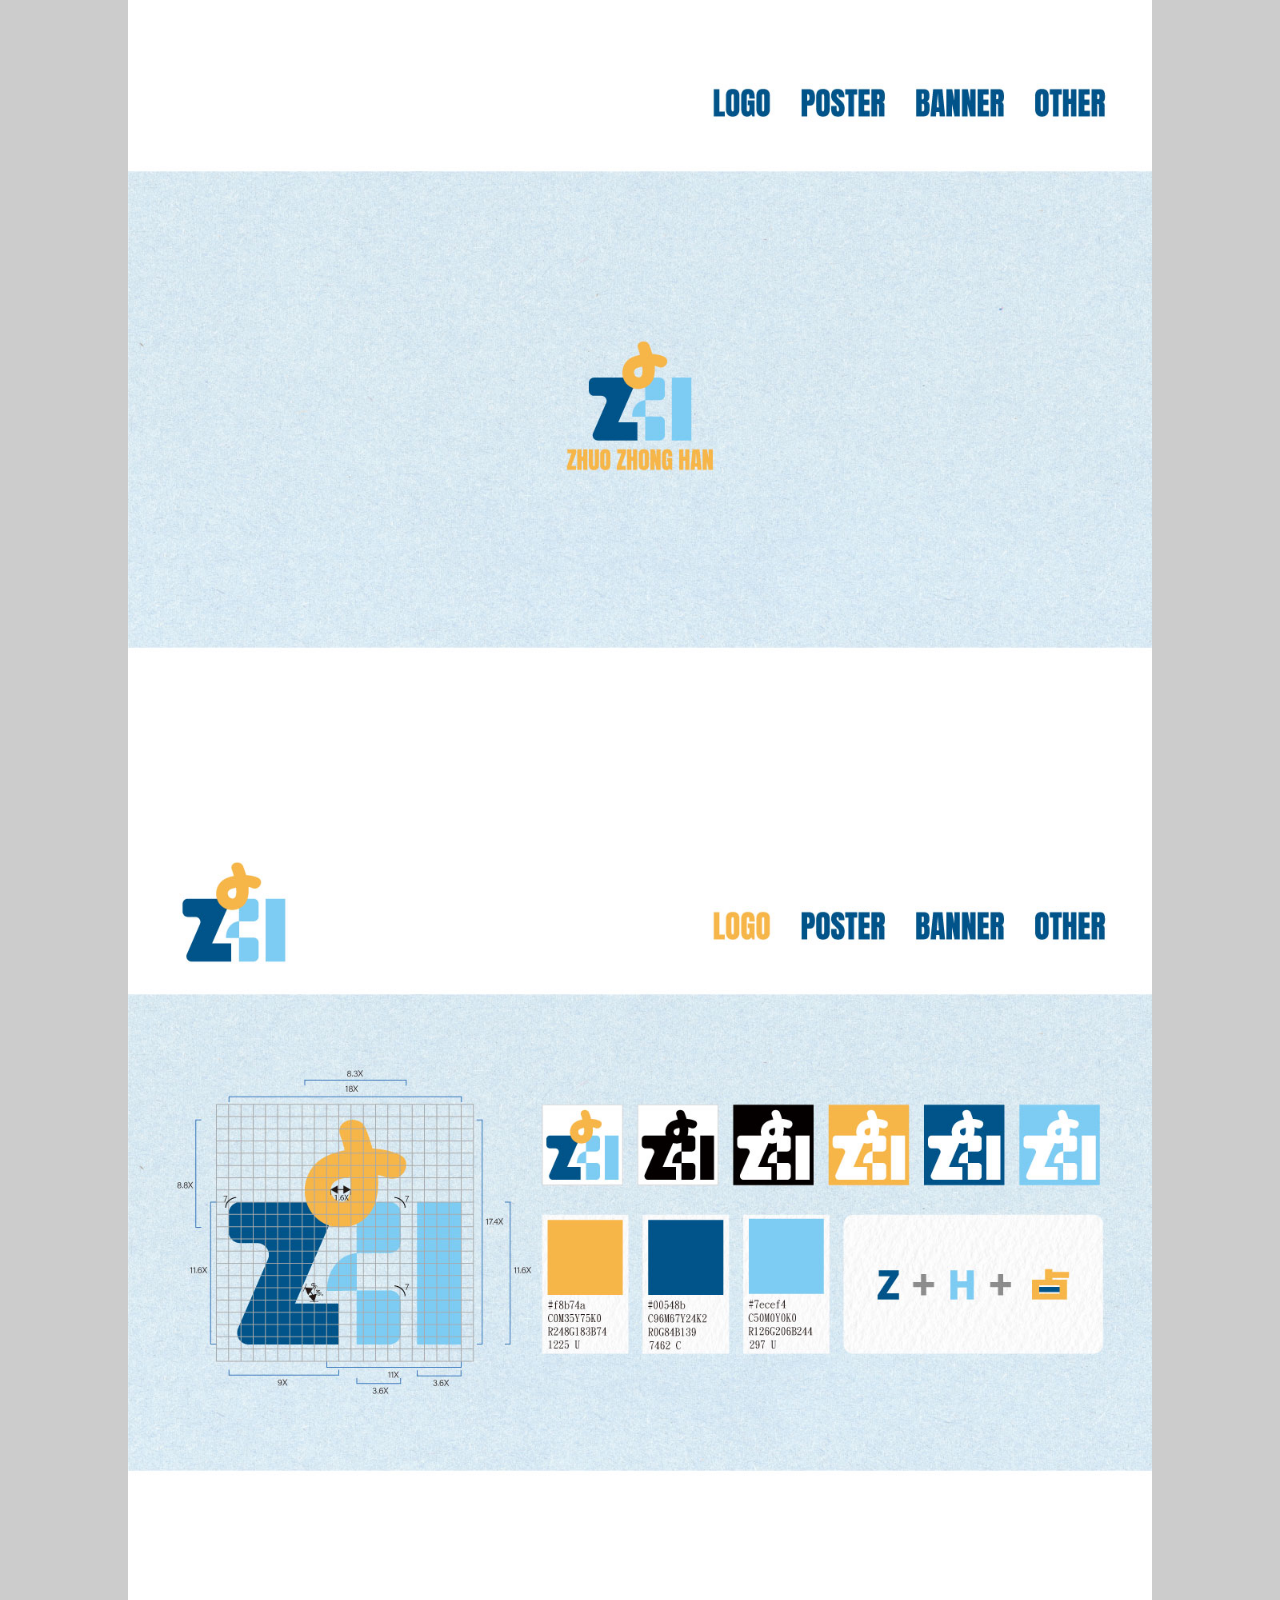
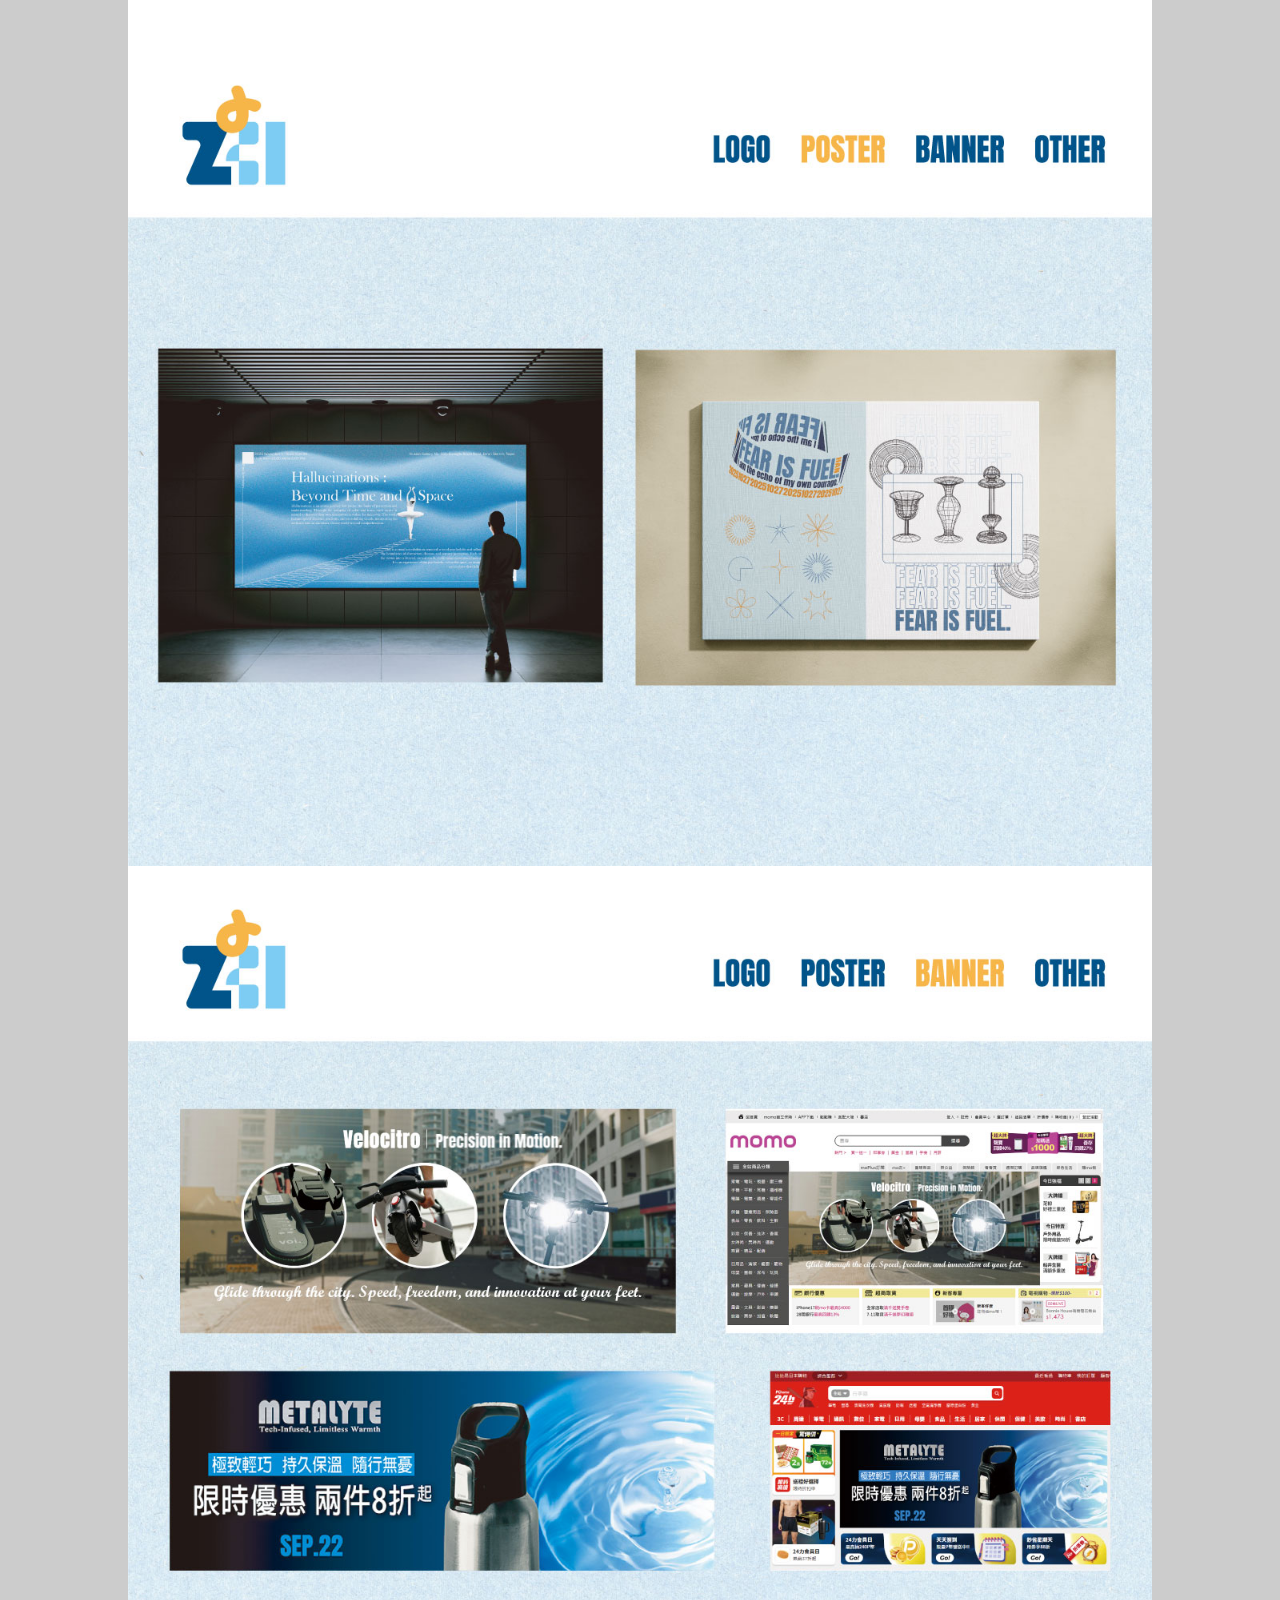
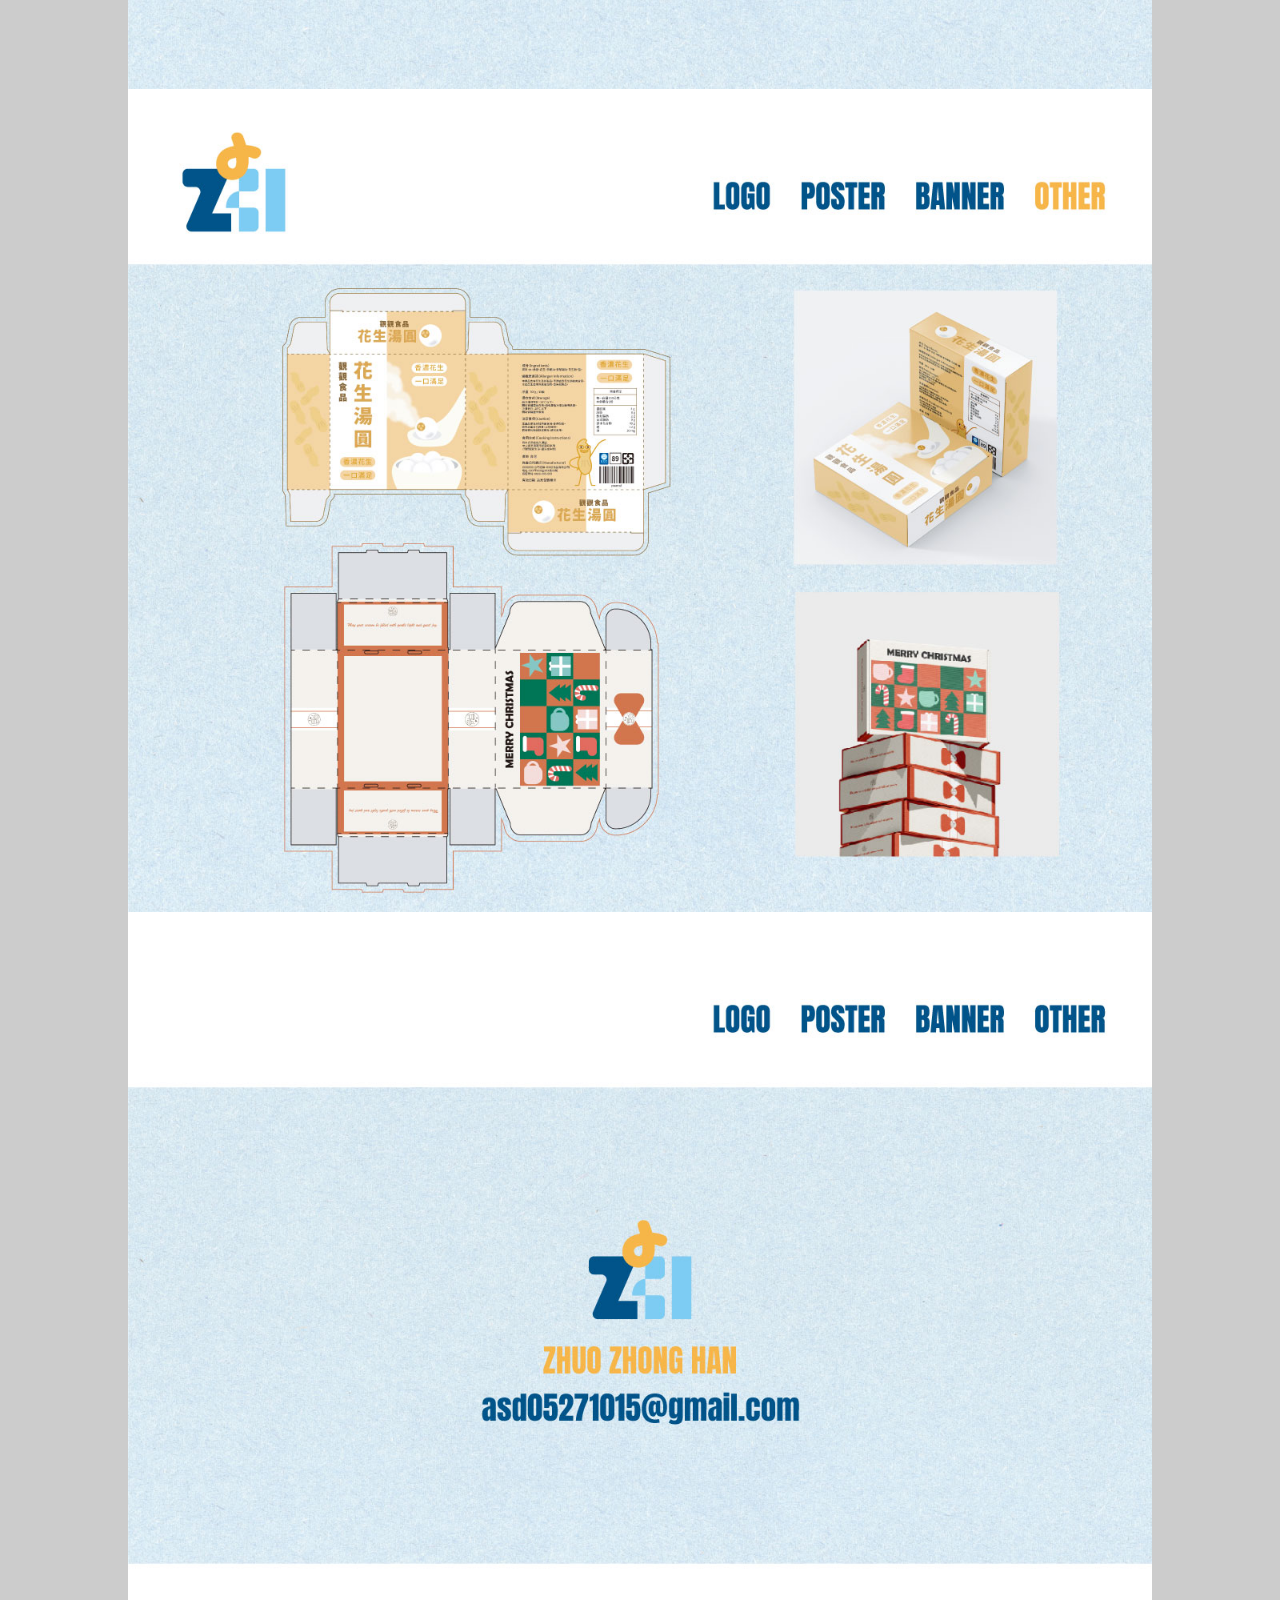
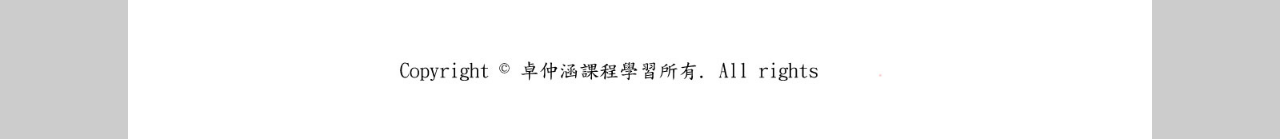
==== index.html @ 954737cb "WebProject" ====
<!DOCTYPE html>
<html lang="en">
<head>
    <meta charset="UTF-8">
    <meta name="viewport" content="width=device-width, initial-scale=1.0">
    <title>Document</title>
    <link rel="stylesheet" href="./css/public.css">
</head>
<body>
    <div class="wrap">
        <div class="content">
            <img src="./images/01.jpg" alt="">
            <img src="./images/02.jpg" alt="">
            <img src="./images/03.jpg" alt="">
            <img src="./images/04.jpg" alt="">
            <img src="./images/05.jpg" alt="">
            <img src="./images/06.jpg" alt="">
        </div>
    </div>
</body>
</html>
---- css/public.css ----
body {
    background-color: #ccc;
    margin: 0;
}

.wrap {
    background-color: #fff;
    width: 1024px;
    margin: auto;
    text-align: center;
}


.content {
    width: 100%;
}

.content img {
    width: 100%;
}
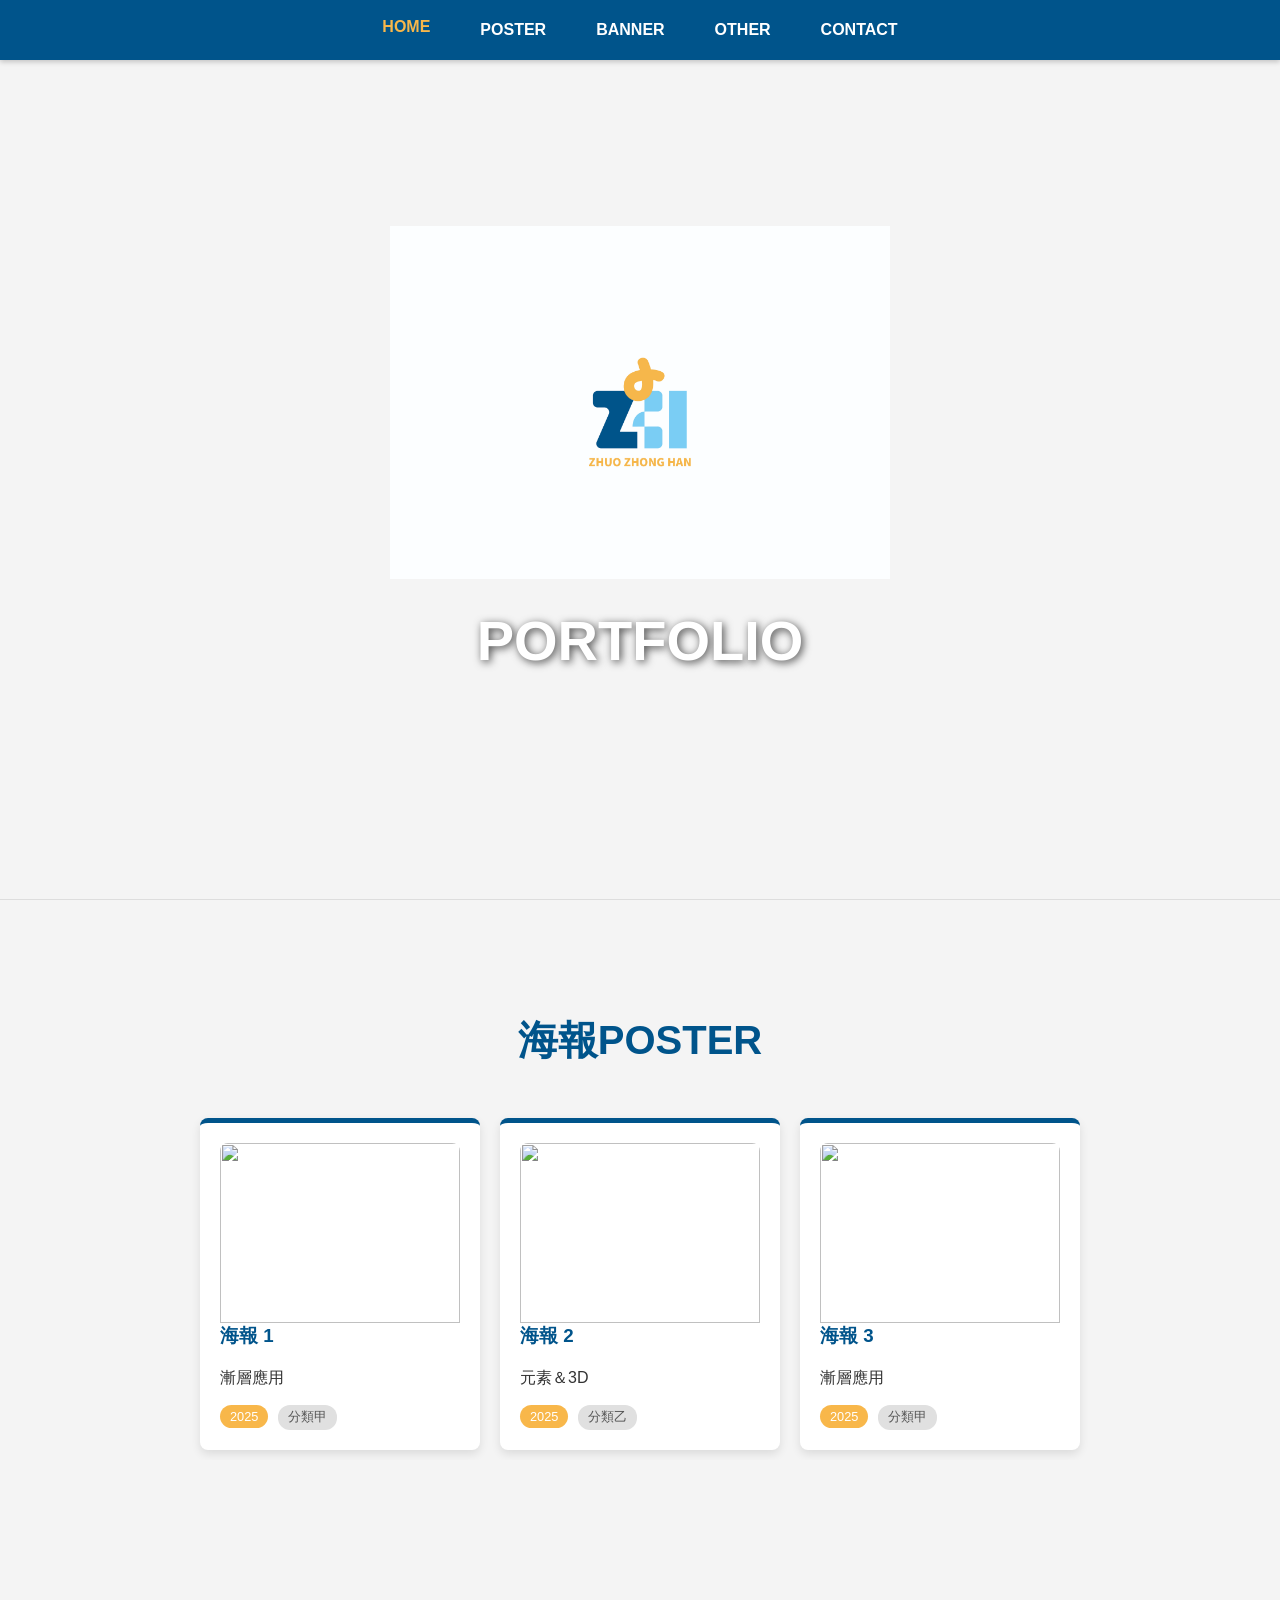
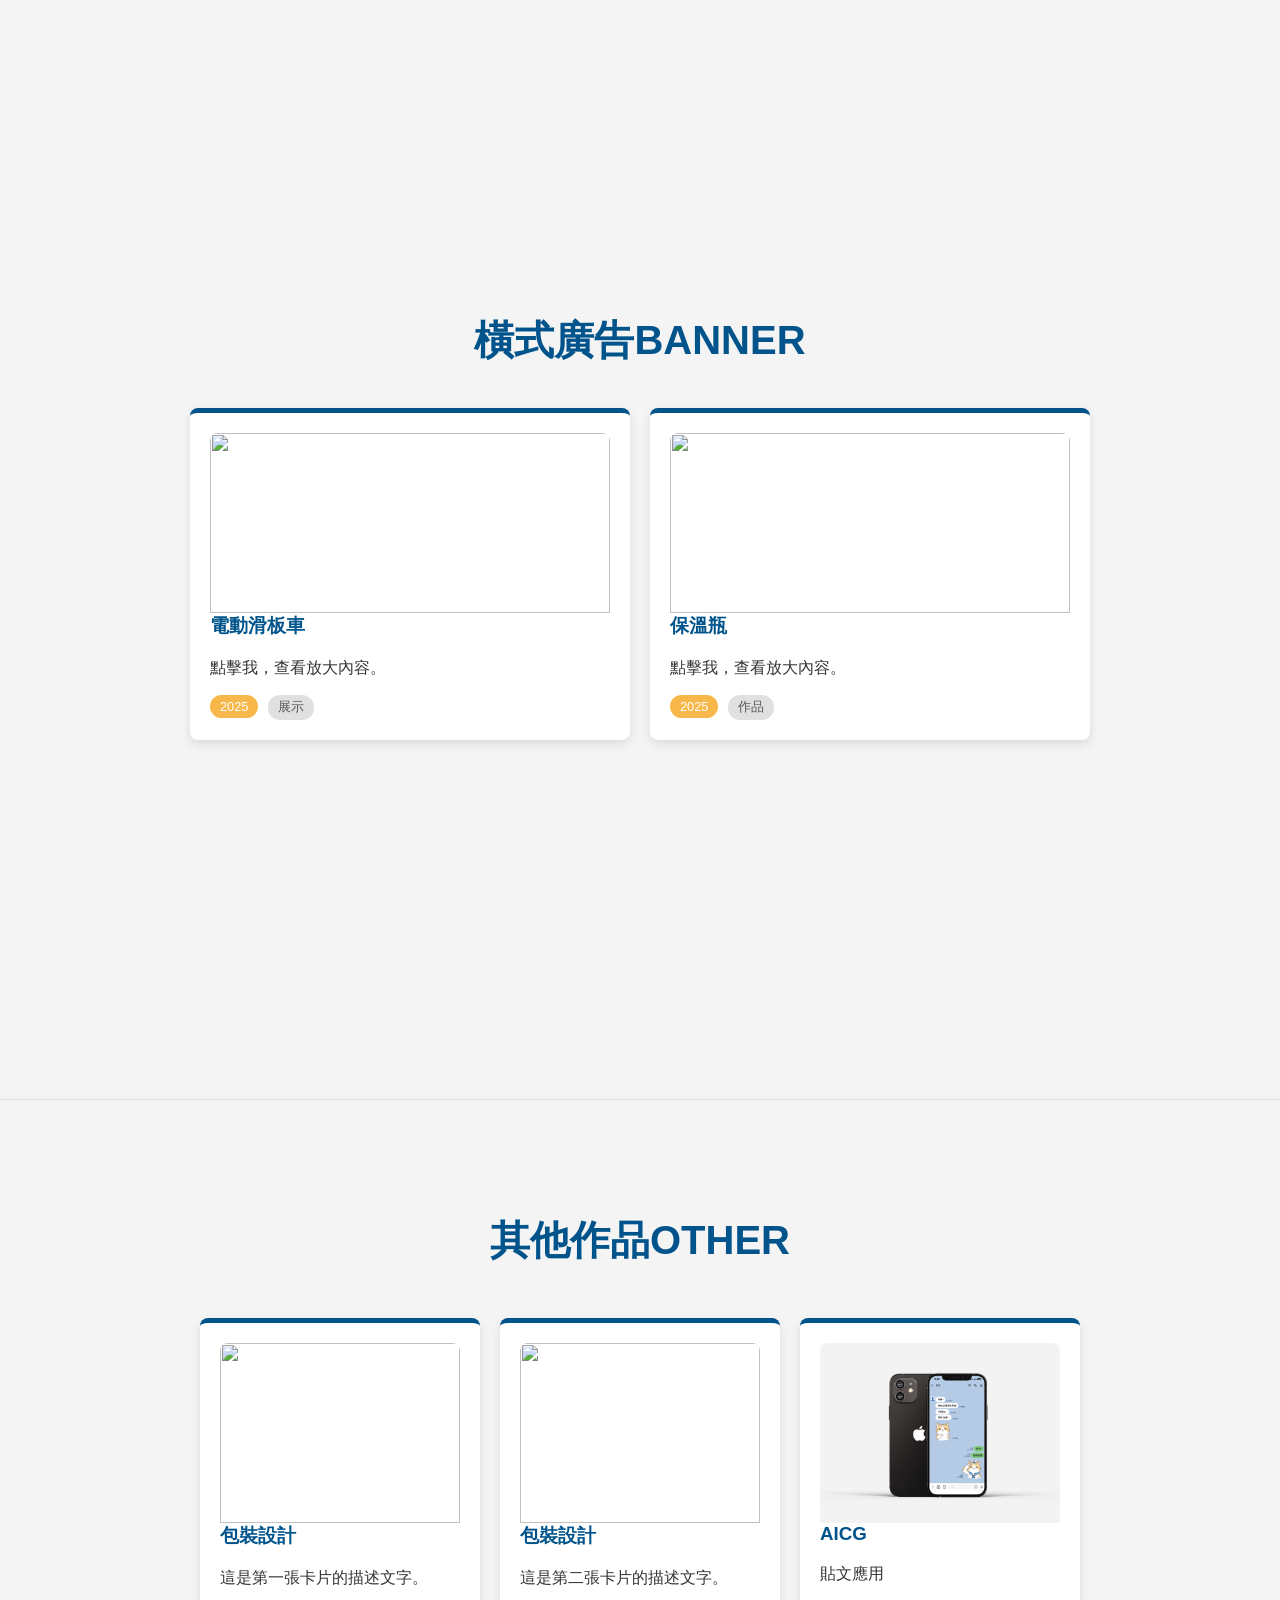
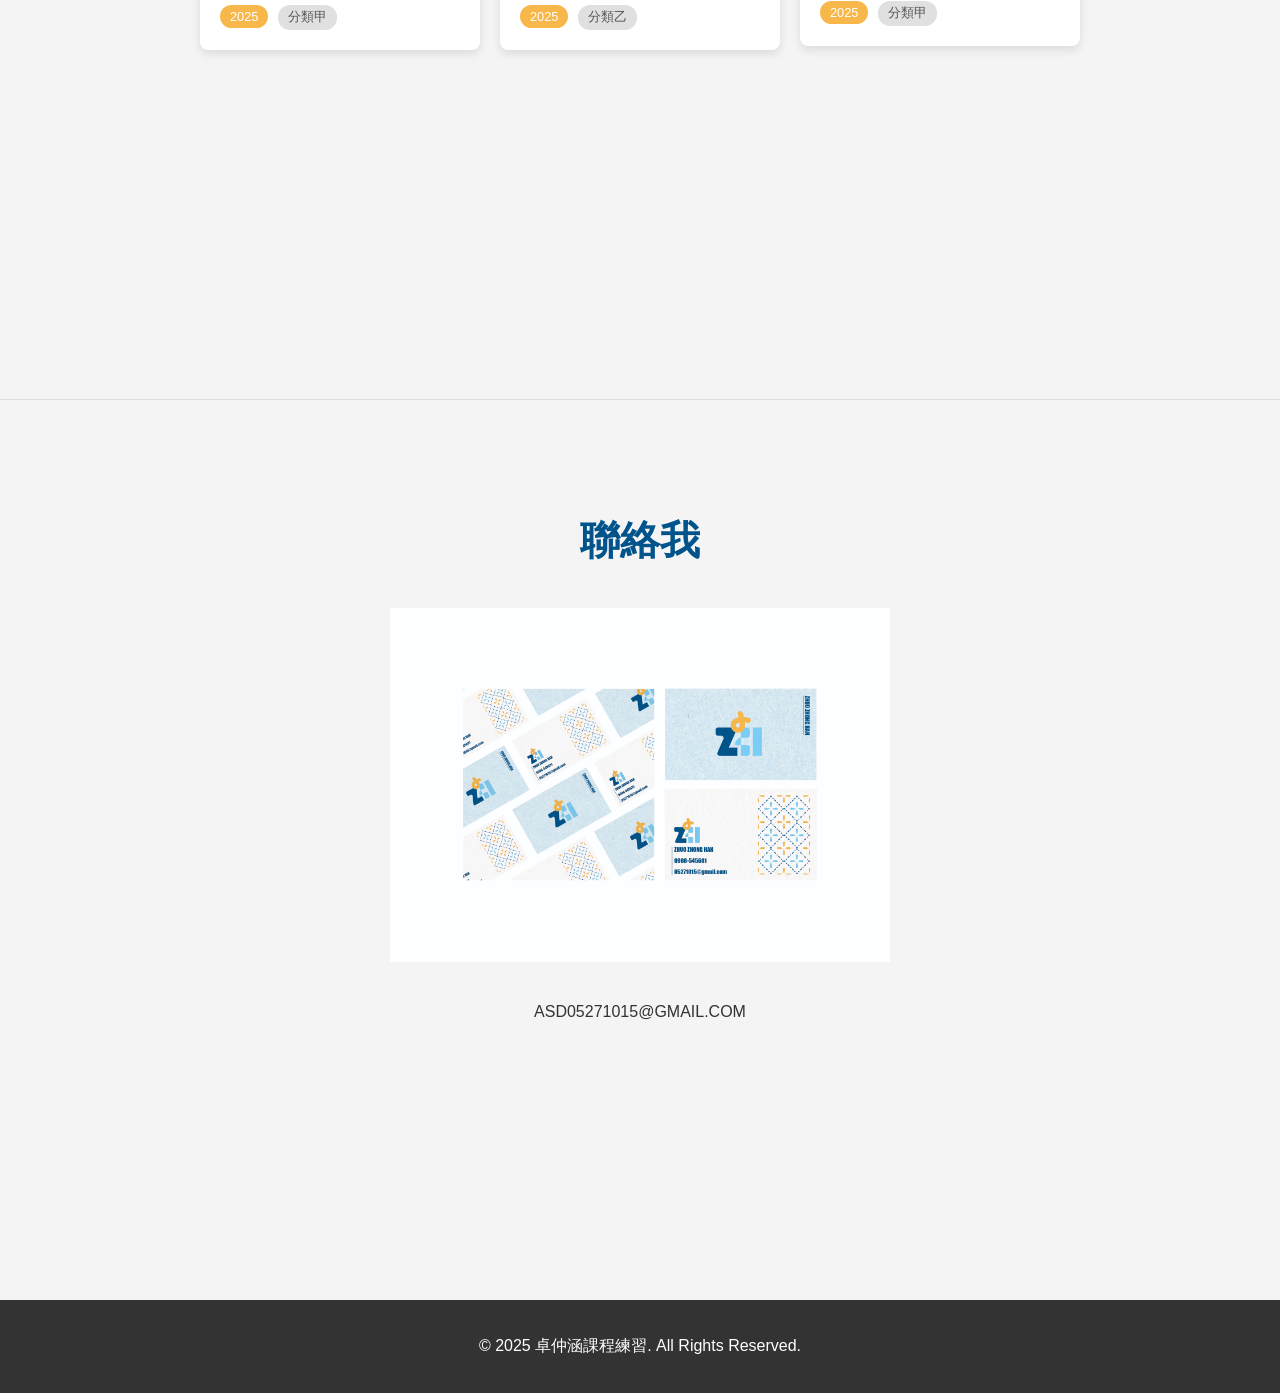
==== commit d092754f: "1218" ====
--- a/index.html
+++ b/index.html
@@ -1,21 +1,241 @@
 <!DOCTYPE html>
-<html lang="en">
+<html lang="zh-TW">
+
 <head>
     <meta charset="UTF-8">
     <meta name="viewport" content="width=device-width, initial-scale=1.0">
-    <title>Document</title>
-    <link rel="stylesheet" href="./css/public.css">
+    <title>作品集</title>
+    <link rel="stylesheet" href="./css/style.css">
 </head>
+
 <body>
-    <div class="wrap">
-        <div class="content">
-            <img src="./images/01.jpg" alt="">
-            <img src="./images/02.jpg" alt="">
-            <img src="./images/03.jpg" alt="">
-            <img src="./images/04.jpg" alt="">
-            <img src="./images/05.jpg" alt="">
-            <img src="./images/06.jpg" alt="">
+
+    <!-- I. 頁首與導覽系統 -->
+    <header>
+        <nav>
+            <ul>
+                <li><a href="#home" class="active">HOME</a></li>
+                <li><a href="#section-a">POSTER</a></li>
+                <li><a href="#section-b">BANNER</a></li>
+                <li><a href="#section-c">OTHER</a></li>
+                <li><a href="#contact">CONTACT</a></li>
+            </ul>
+        </nav>
+    </header>
+    <section id="home" class="hero-section">
+        <div class="hero-content">
+            <img src="./images/1封面.jpg" alt="網站主視覺 Logo 或前景圖" class="hero-foreground-image">
+            <h1>PORTFOLIO</h1>
+        </div>
+    </section>
+
+    <main>
+        <!-- II. 區塊 A: 進階輪播 -->
+        <section id="section-a">
+            <h2>海報POSTER</h2>
+            <div class="carousel-container">
+                <div class="carousel-viewport">
+                    <div class="carousel-track">
+                        <!-- 總共五張卡片 -->
+                        <div class="card">
+                            
+                            <div class="card-content">
+                                <img src="./images/1.png" alt="">
+                                <h3>海報 1</h3>
+                                <p class="description">漸層應用</p>
+                                <span class="year-tag">2025</span>
+                                <span class="category-tag">分類甲</span>
+                            </div>
+                        </div>
+                        <div class="card">
+                            
+                            <div class="card-content">
+                                <img src="./images/2.png" alt="">
+                                <h3>海報 2</h3>
+                                <p class="description">元素＆3D</p>
+                                <span class="year-tag">2025</span>
+                                <span class="category-tag">分類乙</span>
+                            </div>
+                        </div>
+                        <div class="card">
+                            
+                            <div class="card-content">
+                                <img src="./images/3.png" alt="">
+                                <h3>海報 3</h3>
+                                <p class="description">漸層應用</p>
+                                <span class="year-tag">2025</span>
+                                <span class="category-tag">分類甲</span>
+                            </div>
+                        </div>
+                        <div class="card">
+                            <div class="card-content">
+                                <img src="./images/4.png" alt="">
+                                <h3>海報 4</h3>
+                                <p class="description">封套扭曲</p>
+                                <span class="year-tag">2025</span>
+                                <span class="category-tag">分類丙</span>
+                            </div>
+                        </div>
+                        <div class="card">
+                            <div class="card-content">
+                                <img src="./images/5.png" alt="">
+                                <h3>海報 5</h3>
+                                <p class="description">封套扭曲</p>
+                                <span class="year-tag">2025</span>
+                                <span class="category-tag">分類乙</span>
+                            </div>
+                        </div>
+                    </div>
+                </div>
+            </div>
+            <!-- ... SECTION-B 和 C ... -->
+
+    </main>
+
+    <!-- 全螢幕模態視窗 (Modal) for Carousel -->
+    <div id="carousel-modal" class="modal">
+        <span class="modal-close">&times;</span>
+        <div class="modal-content">
+            <!-- 點擊卡片後的內容會注入這裡 -->
         </div>
     </div>
+
+    <!-- ... footer 和 script 標籤 ... -->
+
+    <!-- III. 區塊 B: 簡易燈箱 -->
+    <section id="section-b">
+            <h2>橫式廣告BANNER</h2>
+            <div class="grid-container">
+                <!-- 燈箱卡片 -->
+                <div class="lightbox-card">
+                    <div class="card-content">
+                        <img src="./images/9banner滑板車.png" alt="">
+                        <h3>電動滑板車</h3>
+                        <p class="description">點擊我，查看放大內容。</p>
+                        <span class="year-tag">2025</span>
+                        <span class="category-tag">展示</span>
+                    </div>
+                </div>
+                <div class="lightbox-card">
+                    <div class="card-content">
+                        <img src="./images/9banner水瓶.png" alt="">
+                        <h3>保溫瓶</h3>
+                        <p class="description">點擊我，查看放大內容。</p>
+                        <span class="year-tag">2025</span>
+                        <span class="category-tag">作品</span>
+                    </div>
+                </div>
+            </div>
+        <!-- ... SECTION-C ... -->
+
+        </main>
+
+        <!-- 全螢幕模態視窗 (Modal) for Carousel -->
+        <div id="carousel-modal" class="modal">
+            <!-- ... (已完成) ... -->
+        </div>
+
+        <!-- 全螢幕模態視窗 (Modal) for Lightbox -->
+        <div id="lightbox-modal" class="modal">
+            <span class="modal-close">&times;</span>
+            <div class="modal-content">
+                <!-- 點擊燈箱卡片後的內容會注入這裡 -->
+            </div>
+        </div>
+
+
+        <!-- ... footer 和 script 標籤 ... -->
+
+    </section>
+
+    <!-- IV. 區塊 C: 進階輪播 -->
+    <section id="section-c">
+        <h2>其他作品OTHER</h2>
+        <!-- 輪播內容將會放在這裡 -->
+        <!-- index.html -->
+
+        <!-- ... 其他 HTML 內容 ... -->
+        <div class="carousel-container">
+            <div class="carousel-viewport">
+                <div class="carousel-track">
+                    <!-- 總共五張卡片 -->
+                    <div class="card">
+                        <div class="card-content">
+                            <img src="./images/6.png" alt="">
+                            <h3>包裝設計</h3>
+                            <p class="description">這是第一張卡片的描述文字。</p>
+                            <span class="year-tag">2025</span>
+                            <span class="category-tag">分類甲</span>
+                        </div>
+                    </div>
+                    <div class="card">
+                        <div class="card-content">
+                            <img src="./images/7.png" alt="">
+                            <h3>包裝設計</h3>
+                            <p class="description">這是第二張卡片的描述文字。</p>
+                            <span class="year-tag">2025</span>
+                            <span class="category-tag">分類乙</span>
+                        </div>
+                    </div>
+                    <div class="card">
+                        <div class="card-content">
+                            <img src="./images/8.png" alt="">
+                            <h3>AICG</h3>
+                            <p class="description">貼文應用</p>
+                            <span class="year-tag">2025</span>
+                            <span class="category-tag">分類甲</span>
+                        </div>
+                    </div>
+                    <div class="card">
+                        <div class="card-content">
+                            <img src="./images/9-1.png" alt="">
+                            <h3>AICG</h3>
+                            <p class="description">BANNER合成</p>
+                            <span class="year-tag">2025</span>
+                            <span class="category-tag">分類丙</span>
+                        </div>
+                    </div>
+                    <div class="card">
+                        <div class="card-content">
+                            <img src="./images/9.jpg" alt="">
+                            <h3>社群貼文</h3>
+                            <p class="description">這是第五張卡片的描述文字。</p>
+                            <span class="year-tag">2025</span>
+                            <span class="category-tag">分類乙</span>
+                        </div>
+                    </div>
+                </div>
+            </div>
+        </div>
+
+        <!-- 全螢幕模態視窗 (Modal) for Carousel -->
+        <div id="carousel-modal" class="modal">
+            <span class="modal-close">&times;</span>
+            <div class="modal-content">
+                <!-- 點擊卡片後的內容會注入這裡 -->
+            </div>
+        </div>
+
+        <!-- ... footer 和 script 標籤 ... -->
+
+    </section>
+
+    <!-- V. 聯絡資訊區塊 -->
+    <section id="contact">
+        <h2>聯絡我</h2>
+        <img src="./images/1名片.jpg" alt="網站主視覺 Logo 或前景圖" class="hero-foreground-image">
+        <P>ASD05271015@GMAIL.COM</P>
+        <!-- 聯絡表單或資訊將會放在這裡 -->
+    </section>
+    </main>
+
+    <!-- VI. 頁尾 -->
+    <footer>
+        <p>&copy; 2025 卓仲涵課程練習. All Rights Reserved.</p>
+    </footer>
+
+    <!-- JavaScript 檔案 -->
+    <script src="./css/script.js"></script>
 </body>
+
 </html>
--- a/css/style.css
+++ b/css/style.css
@@ -0,0 +1,320 @@
+/* style.css */
+
+/* 1. HOME 主視覺英雄區塊 */
+.hero-section {
+    height: 100vh; /* 佔滿整個螢幕的高度 */
+    width: 100%;
+    display: flex;
+    justify-content: center;
+    align-items: center;
+    text-align: center;
+    color: white;
+
+    /* --- 設定背景圖片 --- */
+    background-image: url('images/main-visual.jpg'); /* <-- 請確認圖片路徑正確 */
+    background-size: cover;          /* 圖片填滿整個區塊，不變形 */
+    background-position: center;     /* 圖片置中顯示 */
+    background-attachment: fixed;    /* 產生滾動時的視差效果，非常加分！ */
+}
+
+.hero-content h1 {
+    font-size: 3.5rem;
+    margin: 0;
+    /* 為文字加上陰影，使其在複雜背景上更清晰 */
+    text-shadow: 2px 2px 8px rgba(0, 0, 0, 0.7);
+}
+
+.hero-content p {
+    font-size: 1.2rem;
+    text-shadow: 1px 1px 5px rgba(0, 0, 0, 0.7);}
+
+/* 1. 全域與變數設定 */
+:root {
+    --primary-color: #00548B; /* 主色: 藍色 */
+    --accent-color: #F8B74A;  /* 強調色: 橘色 */
+    --text-color: #333;
+    --background-color: #f4f4f4;
+}
+
+html {
+    /* 啟用平滑滾動效果 */
+    scroll-behavior: smooth;
+    font-family: 'Helvetica Neue', Arial, sans-serif;
+}
+
+body {
+    margin: 0;
+    font-family: sans-serif;
+    color: var(--text-color);
+    background-color: var(--background-color);
+}
+
+* {
+    box-sizing: border-box;
+}
+
+/* 2. Header 與 Navigation 導覽列 */
+header {
+    position: fixed;
+    top: 0;
+    left: 0;
+    width: 100%;
+    height: 60px;
+    background-color: var(--primary-color);
+    box-shadow: 0 2px 5px rgba(0,0,0,0.2);
+    z-index: 1000;
+    display: flex;
+    justify-content: center;
+    align-items: center;
+}
+
+nav ul {
+    margin: 0;
+    padding: 0;
+    list-style: none;
+    display: flex;
+}
+
+nav li {
+    margin: 0 15px;
+}
+
+nav a {
+    color: white;
+    text-decoration: none;
+    font-size: 1rem;
+    font-weight: bold;
+    padding: 10px;
+    transition: all 0.3s ease-in-out;
+    display: block;
+}
+
+/* 3. 導覽列項目 - 動態高亮 (Active State) 效果 */
+nav a.active {
+    color: var(--accent-color);
+    /* 輕微的 Y 軸位移動畫 */
+    transform: translateY(-3px);
+}
+
+/* 4. 主要內容區塊 */
+main {
+    width: 100%;
+}
+
+section {
+    /* 讓每個區塊至少佔滿一個螢幕高度，方便滾動監聽 */
+    min-height: 100vh;
+    padding: 80px 5%;
+    border-bottom: 1px solid #ddd;
+    display: flex;
+    flex-direction: column;
+    align-items: center;
+}
+
+section h2 {
+    font-size: 2.5rem;
+    color: var(--primary-color);
+    margin-bottom: 40px;
+}
+
+/* 讓最後一個區塊沒有底線 */
+section:last-of-type {
+    border-bottom: none;
+}
+
+/* 5. 頁尾 */
+footer {
+    text-align: center;
+    padding: 20px;
+    background-color: #333;
+    color: white;
+}
+/* style.css */
+
+/* ... 其他 CSS 內容 ... */
+
+/* 6. Carousel 輪播系統 */
+.carousel-container {
+    width: 100%;
+    max-width: 900px; /* 限制輪播最大寬度 */
+    display: flex;
+    justify-content: center;
+    align-items: center;
+    position: relative;
+}
+
+.carousel-viewport {
+    width: 100%;
+    overflow: hidden; /* 隱藏軌道上看不見的部分 */
+}
+
+.carousel-track {
+    display: flex;
+    /* transition 會由 JS 動態添加，以實現無縫滾動 */
+}
+
+.card {
+    flex: 0 0 calc(100% / 3); /* 始終保持三張卡片可見 */
+    padding: 10px;
+    box-sizing: border-box;
+    cursor: pointer;
+    transition: transform 0.3s ease;
+}
+
+.card:hover {
+    transform: scale(1.05); /* 滑鼠懸停時輕微放大 */
+}
+
+.card-content {
+    background: white;
+    padding: 20px;
+    border-radius: 8px;
+    box-shadow: 0 4px 10px rgba(0,0,0,0.1);
+    border-top: 5px solid var(--primary-color);
+}
+
+.card-content h3 {
+    margin-top: 0;
+    color: var(--primary-color);
+}
+
+.year-tag, .category-tag {
+    display: inline-block;
+    padding: 4px 10px;
+    border-radius: 12px;
+    font-size: 0.8rem;
+    margin-right: 5px;
+}
+
+.year-tag {
+    background-color: var(--accent-color);
+    color: white;
+}
+
+.category-tag {
+    background-color: #e0e0e0;
+    color: #555;
+}
+
+/* 7. Modal 模態視窗 */
+.modal {
+    display: none; /* 預設隱藏 */
+    position: fixed;
+    z-index: 2000;
+    left: 0;
+    top: 0;
+    width: 100%;
+    height: 100%;
+    overflow: auto;
+    background-color: rgba(0,0,0,0.8);
+    justify-content: center;
+    align-items: center;
+}
+
+.modal-content {
+    background-color: #fefefe;
+    margin: auto;
+    padding: 30px;
+    border: 1px solid #888;
+    width: 80%;
+    max-width: 700px;
+    border-radius: 10px;
+    position: relative;
+    animation: fadeIn 0.5s;
+}
+
+@keyframes fadeIn {
+    from { opacity: 0; transform: scale(0.9); }
+    to { opacity: 1; transform: scale(1); }
+}
+
+.modal-close {
+    color: #aaa;
+    position: absolute;
+    top: 15px;
+    right: 25px;
+    font-size: 35px;
+    font-weight: bold;
+    cursor: pointer;
+}
+
+.modal-close:hover {
+    color: white;
+}
+/* style.css */
+
+/* ... 其他 CSS 內容 ... */
+
+/* 8. Lightbox 燈箱系統 (Section B) */
+.grid-container {
+    display: grid;
+    grid-template-columns: repeat(auto-fit, minmax(250px, 1fr));
+    gap: 20px;
+    width: 100%;
+    max-width: 900px;
+}
+
+.lightbox-card {
+    cursor: pointer;
+    transition: transform 0.3s ease, box-shadow 0.3s ease;
+}
+
+.lightbox-card:hover {
+    transform: translateY(-5px);
+    box-shadow: 0 8px 15px rgba(0,0,0,0.15);
+}
+
+/* 我們可以讓燈箱卡片共用 .card-content 的樣式 */
+.lightbox-card .card-content {
+    /* 樣式已在第 6 節定義，無需重複 */
+}
+
+/* 讓 lightbox-modal 共用 .modal 的樣式 */
+#lightbox-modal {
+    /* 樣式已在第 7 節定義，我們在 HTML 中已加入 modal class，
+       所以這裡不需要額外的 CSS，除非您想做客製化區別 */
+}
+/* style.css */
+
+/* ... 其他 CSS 內容 ... */
+
+/* 9. 統一卡片圖片樣式 */
+.card img,
+.lightbox-card img {
+    width: 100%;            /* 讓圖片寬度填滿卡片 */
+    height: 180px;          /* 給一個固定的高度 */
+    object-fit: cover;      /* 裁切圖片以適應尺寸，保持比例不變形 */
+    display: block;         /* 移除圖片下方的微小空隙 */
+    border-top-left-radius: 8px;  /* 讓圖片左上角也跟卡片一樣是圓角 */
+    border-top-right-radius: 8px; /* 讓圖片右上角也跟卡片一樣是圓角 */
+}
+/* 10. 彈出視窗 (Modal) 內圖片的響應式樣式 */
+.modal-content img {
+    max-width: 100%;        /* 圖片最大寬度為其容器 (modal-content) 的 100% */
+    height: auto;           /* 高度自動縮放，以保持圖片的原始比例 */
+    display: block;         /* 確保圖片為區塊元素，方便控制邊距 */
+    margin: 0 auto 20px;    /* 圖片水平置中，並和下方的文字內容保留 20px 的間距 */
+    border-radius: 8px;     /* 也可以給圖片加上圓角，使其更好看 */
+}
+/* 為了讓複製過來的文字樣式正確，也加上這個 */
+.modal-text-content h3 {
+    margin-top: 0;
+    color: var(--primary-color);
+}
+
+.hero-foreground-image {
+    /* 關鍵一：限制最大寬度 */
+    /* 圖片的寬度最多只能是其父容器 (hero-content) 的 100%，
+       這樣就絕對不會產生水平滾輪。*/
+    max-width: 100%;
+
+    /* 關鍵二：保持圖片比例 */
+    /* 高度設為 auto，讓它能根據寬度的變化自動縮放，防止圖片變形。*/
+    height: auto;
+
+    /* (可選) 限制一個絕對的最大寬度，避免在超大螢幕上圖片也變得過大 */
+    max-width: 500px; /* 您可以根據圖片的設計調整這個數值，例如 400px 或 600px */
+
+    /* 視覺優化：讓圖片和下方的標題之間有點間距 */
+    margin-bottom: 25px;
+}
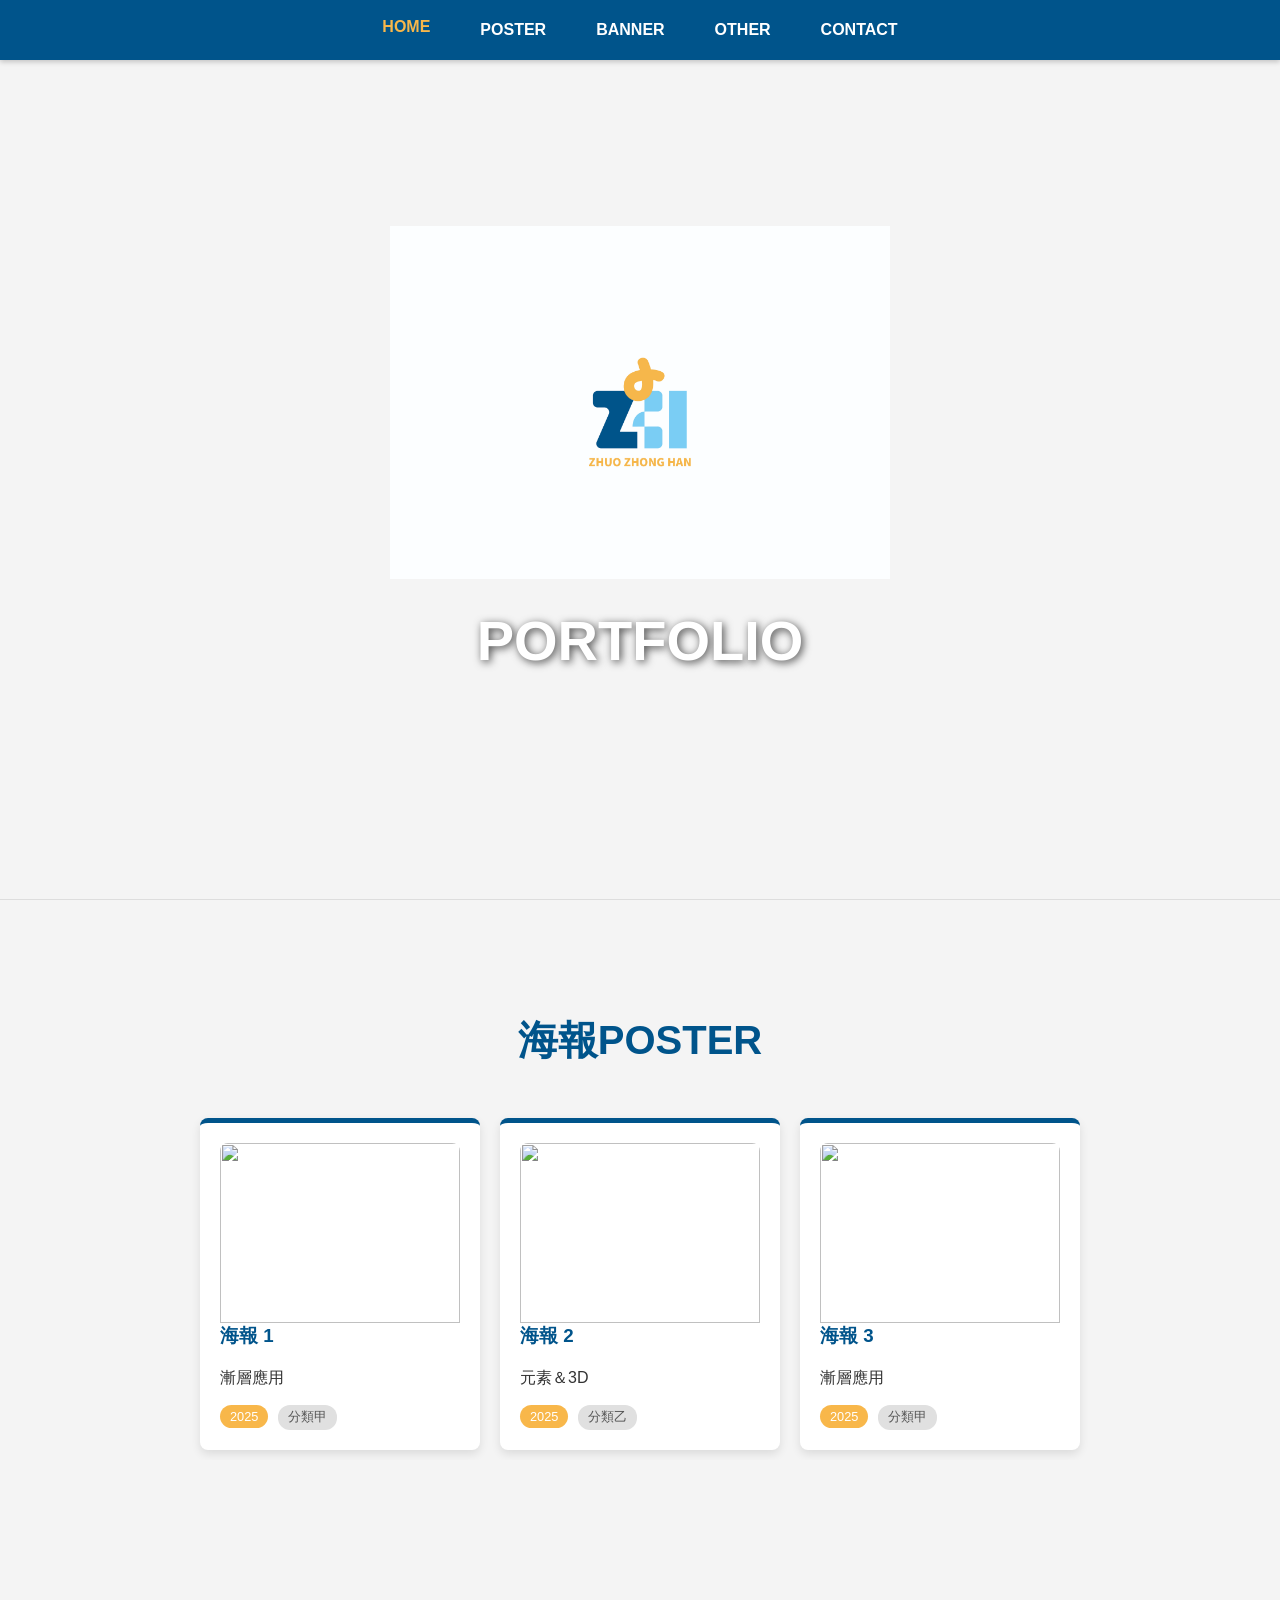
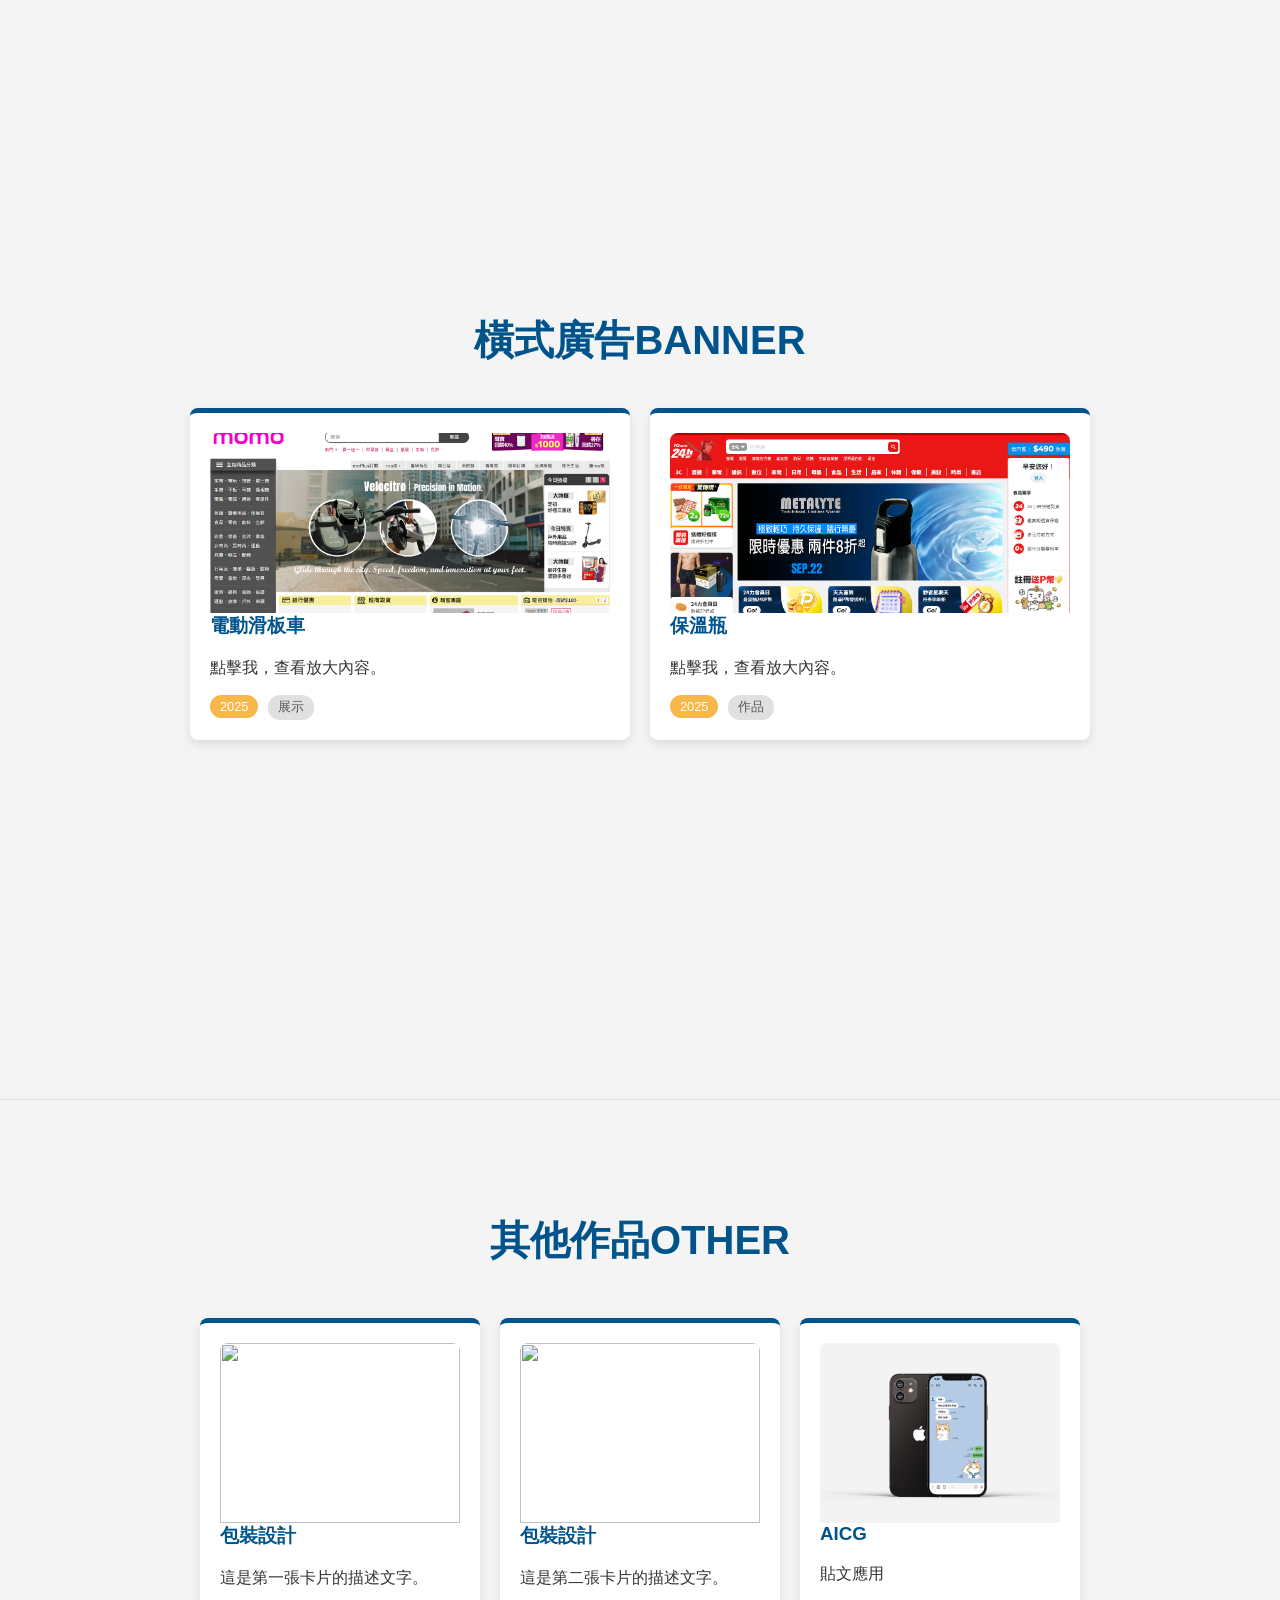
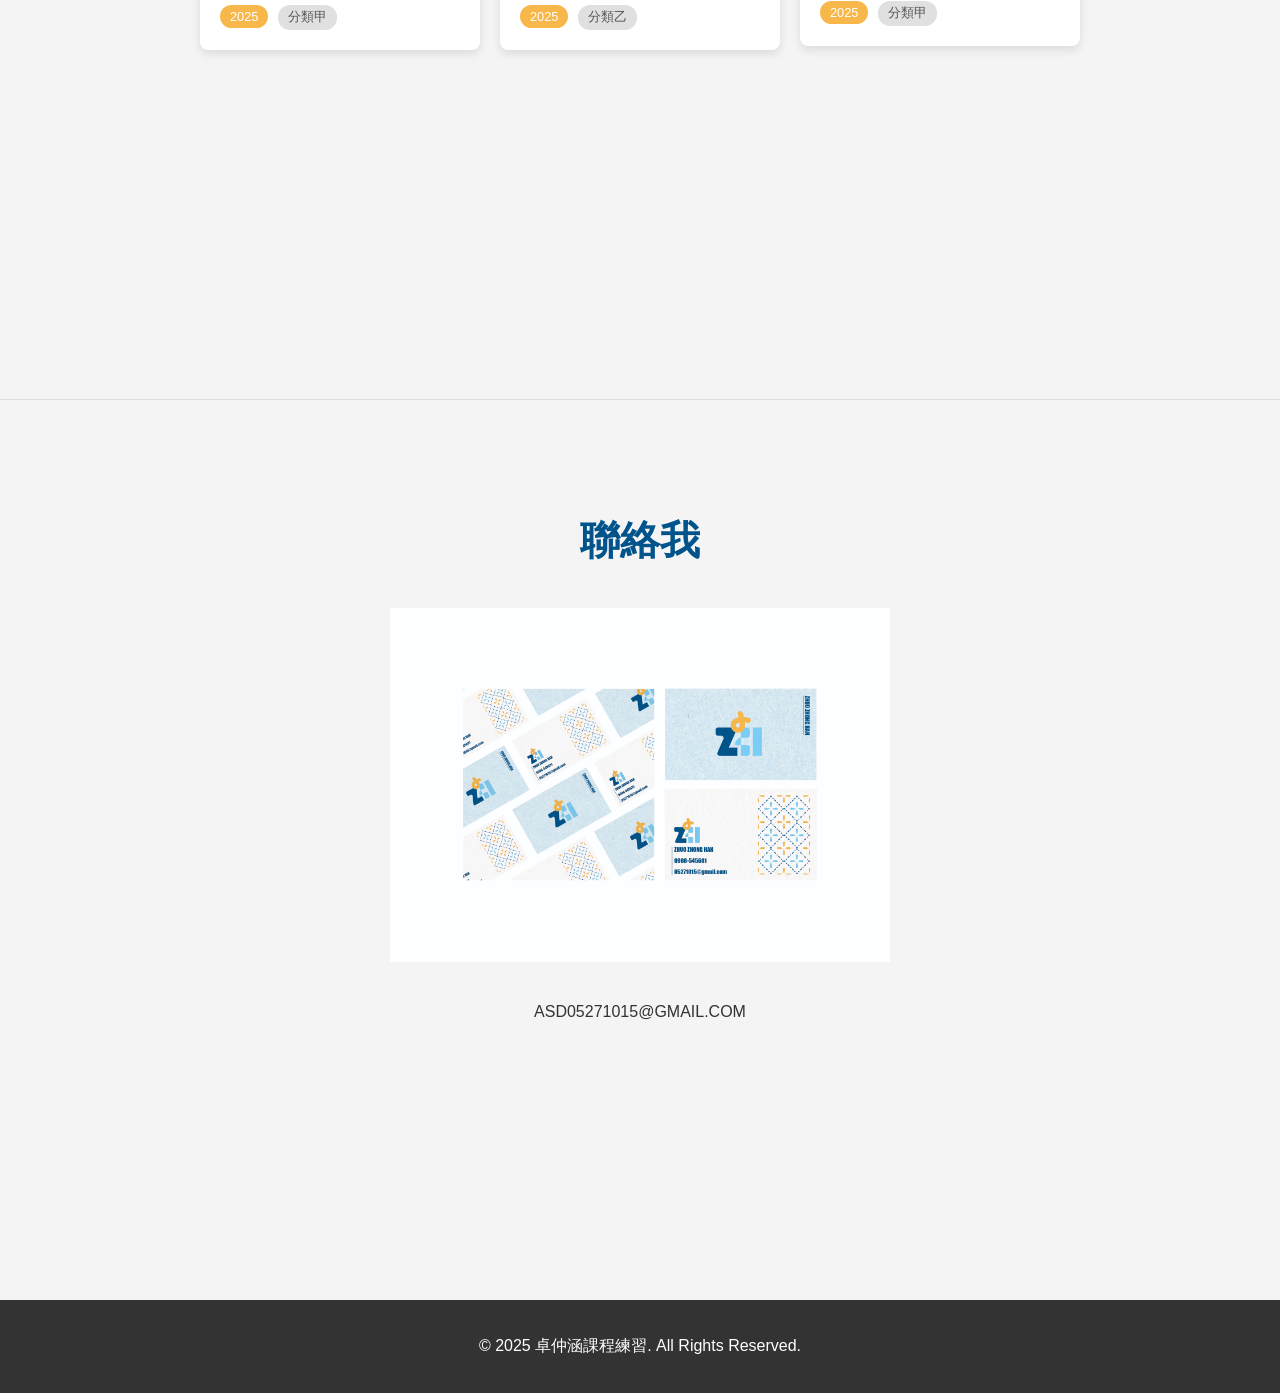
==== commit d68f7486: "1218" ====
--- a/index.html
+++ b/index.html
@@ -69,7 +69,7 @@
                         </div>
                         <div class="card">
                             <div class="card-content">
-                                <img src="./images/4.png" alt="">
+                                <img src="./images/4.JPG" alt="">
                                 <h3>海報 4</h3>
                                 <p class="description">封套扭曲</p>
                                 <span class="year-tag">2025</span>
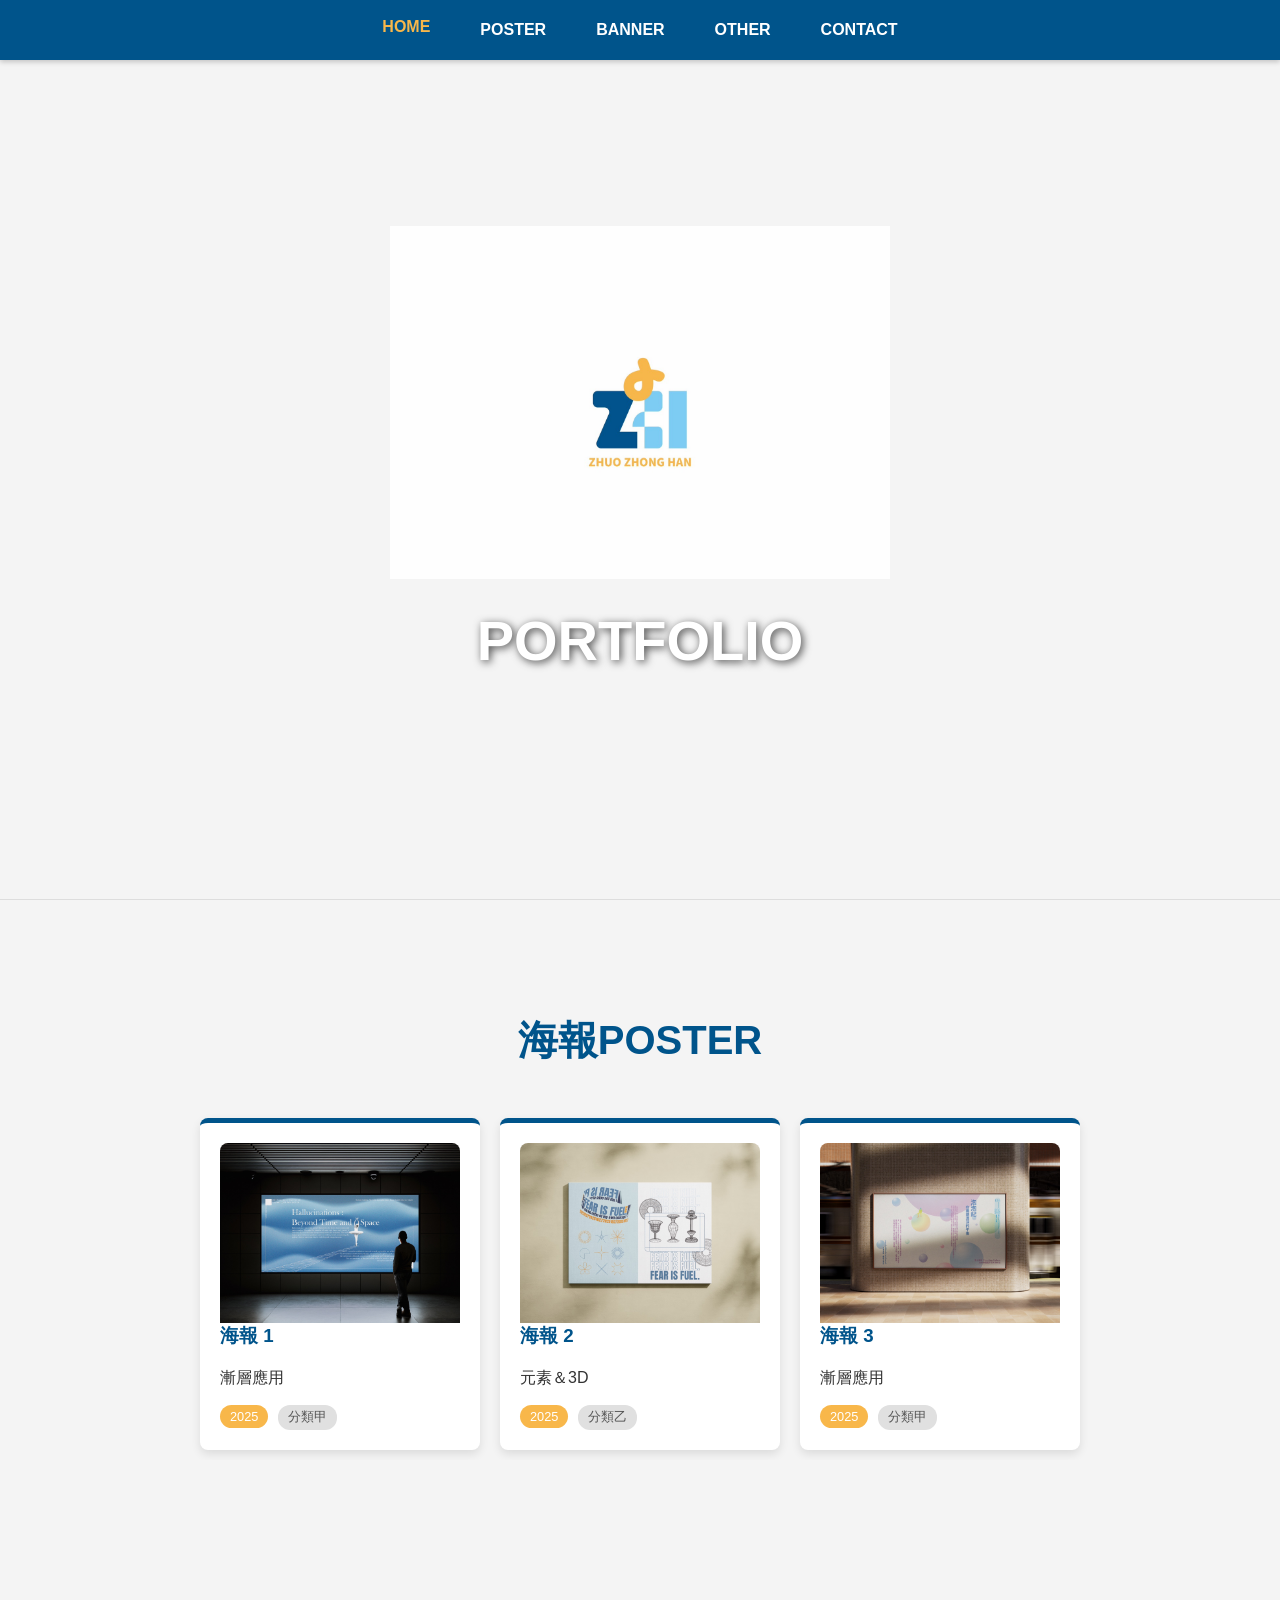
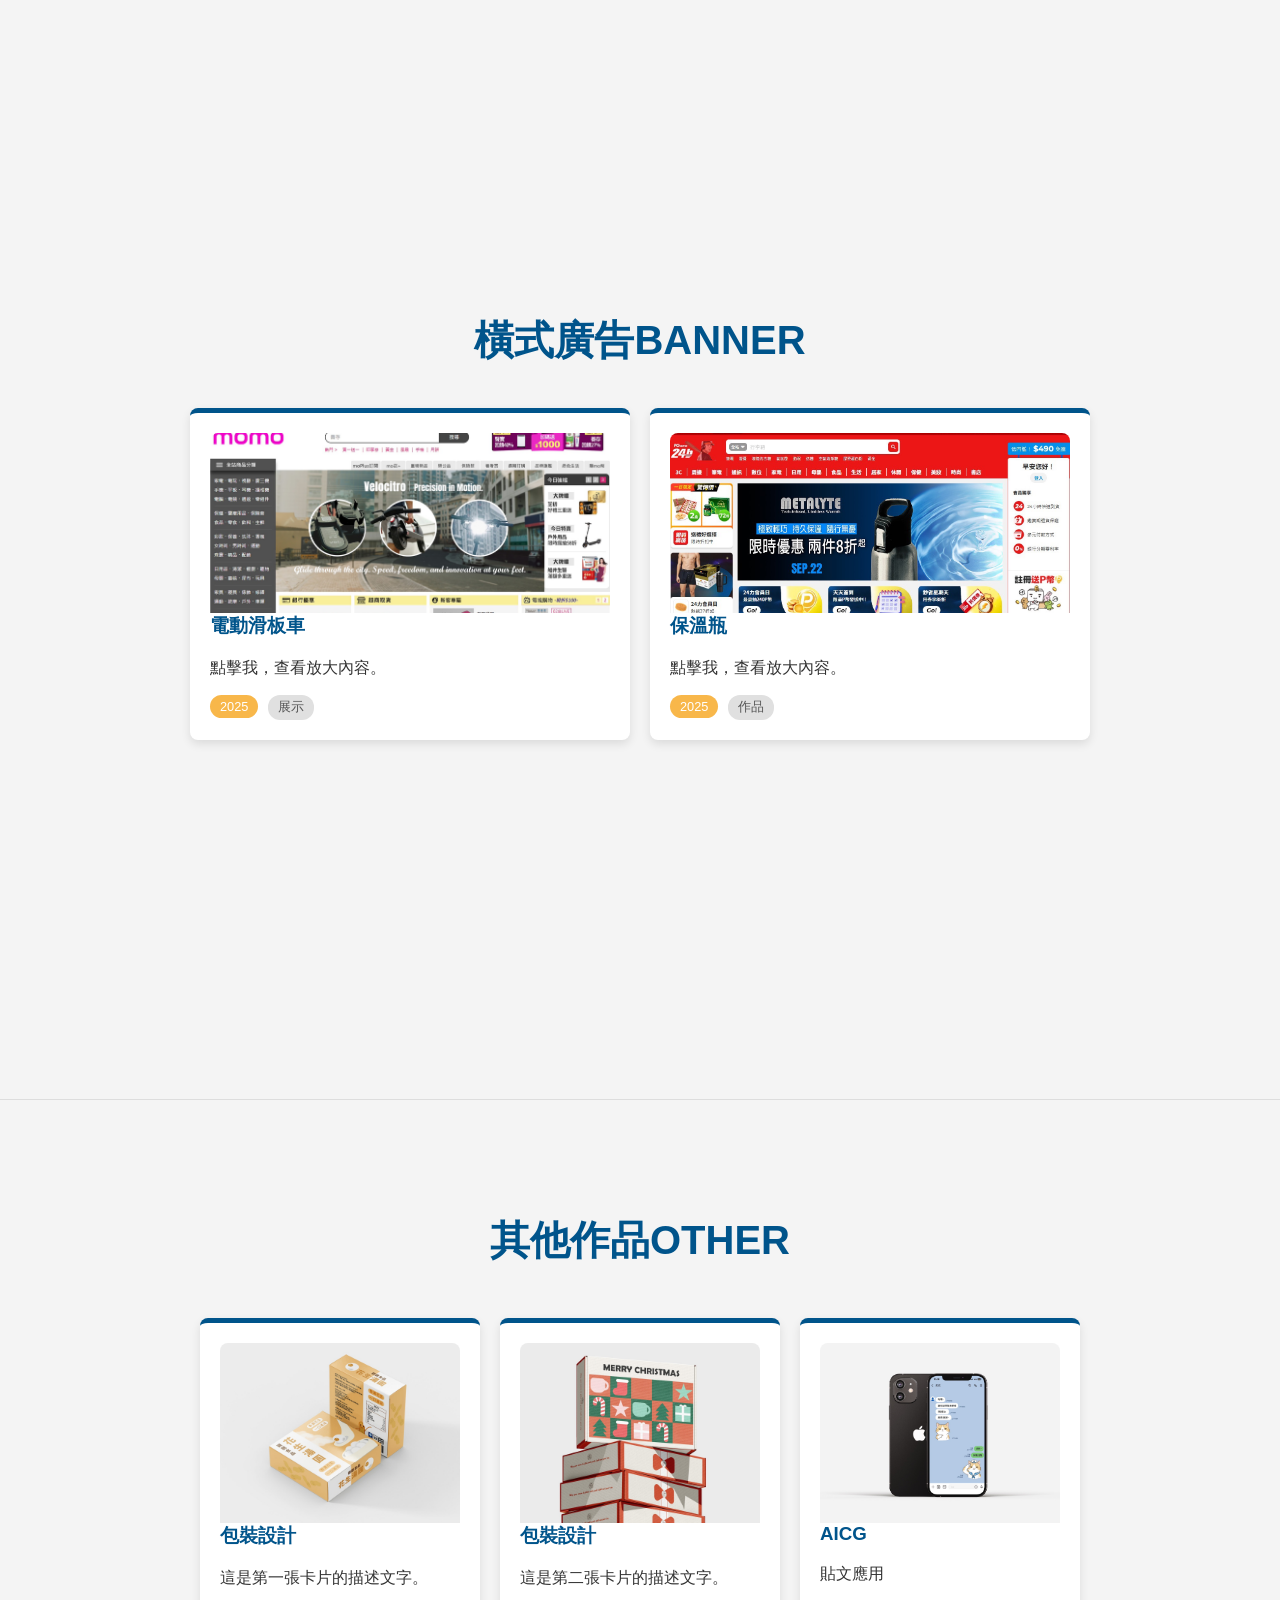
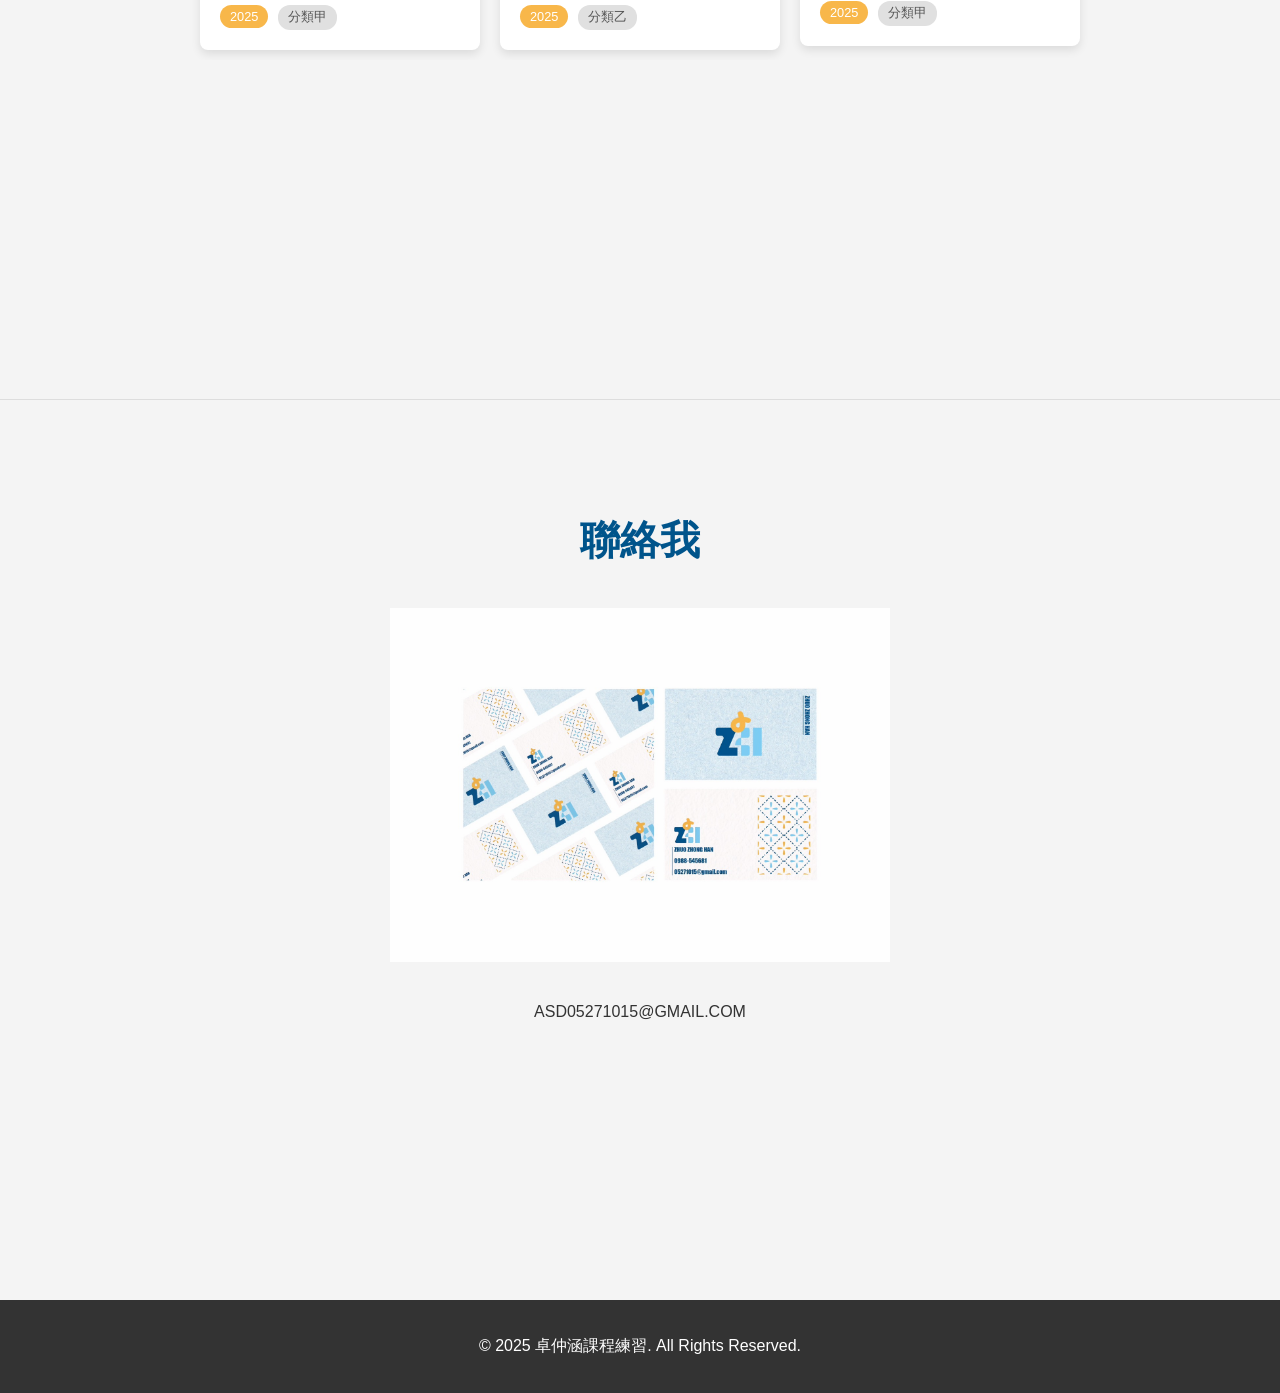
==== commit d8ee7e9e: "1218" ====
--- a/index.html
+++ b/index.html
@@ -40,7 +40,7 @@
                         <div class="card">
                             
                             <div class="card-content">
-                                <img src="./images/1.png" alt="">
+                                <img src="./images/1.jpg" alt="">
                                 <h3>海報 1</h3>
                                 <p class="description">漸層應用</p>
                                 <span class="year-tag">2025</span>
@@ -50,7 +50,7 @@
                         <div class="card">
                             
                             <div class="card-content">
-                                <img src="./images/2.png" alt="">
+                                <img src="./images/2.jpg" alt="">
                                 <h3>海報 2</h3>
                                 <p class="description">元素＆3D</p>
                                 <span class="year-tag">2025</span>
@@ -60,7 +60,7 @@
                         <div class="card">
                             
                             <div class="card-content">
-                                <img src="./images/3.png" alt="">
+                                <img src="./images/3.jpg" alt="">
                                 <h3>海報 3</h3>
                                 <p class="description">漸層應用</p>
                                 <span class="year-tag">2025</span>
@@ -78,7 +78,7 @@
                         </div>
                         <div class="card">
                             <div class="card-content">
-                                <img src="./images/5.png" alt="">
+                                <img src="./images/5.jpg" alt="">
                                 <h3>海報 5</h3>
                                 <p class="description">封套扭曲</p>
                                 <span class="year-tag">2025</span>
@@ -109,7 +109,7 @@
                 <!-- 燈箱卡片 -->
                 <div class="lightbox-card">
                     <div class="card-content">
-                        <img src="./images/9banner滑板車.png" alt="">
+                        <img src="./images/9banner滑板車.jpg" alt="">
                         <h3>電動滑板車</h3>
                         <p class="description">點擊我，查看放大內容。</p>
                         <span class="year-tag">2025</span>
@@ -118,7 +118,7 @@
                 </div>
                 <div class="lightbox-card">
                     <div class="card-content">
-                        <img src="./images/9banner水瓶.png" alt="">
+                        <img src="./images/9banner水瓶.jpg" alt="">
                         <h3>保溫瓶</h3>
                         <p class="description">點擊我，查看放大內容。</p>
                         <span class="year-tag">2025</span>
@@ -161,7 +161,7 @@
                     <!-- 總共五張卡片 -->
                     <div class="card">
                         <div class="card-content">
-                            <img src="./images/6.png" alt="">
+                            <img src="./images/6.jpg" alt="">
                             <h3>包裝設計</h3>
                             <p class="description">這是第一張卡片的描述文字。</p>
                             <span class="year-tag">2025</span>
@@ -170,7 +170,7 @@
                     </div>
                     <div class="card">
                         <div class="card-content">
-                            <img src="./images/7.png" alt="">
+                            <img src="./images/7.jpg" alt="">
                             <h3>包裝設計</h3>
                             <p class="description">這是第二張卡片的描述文字。</p>
                             <span class="year-tag">2025</span>
@@ -179,7 +179,7 @@
                     </div>
                     <div class="card">
                         <div class="card-content">
-                            <img src="./images/8.png" alt="">
+                            <img src="./images/8.jpg" alt="">
                             <h3>AICG</h3>
                             <p class="description">貼文應用</p>
                             <span class="year-tag">2025</span>
@@ -188,7 +188,7 @@
                     </div>
                     <div class="card">
                         <div class="card-content">
-                            <img src="./images/9-1.png" alt="">
+                            <img src="./images/9-1.jpg" alt="">
                             <h3>AICG</h3>
                             <p class="description">BANNER合成</p>
                             <span class="year-tag">2025</span>
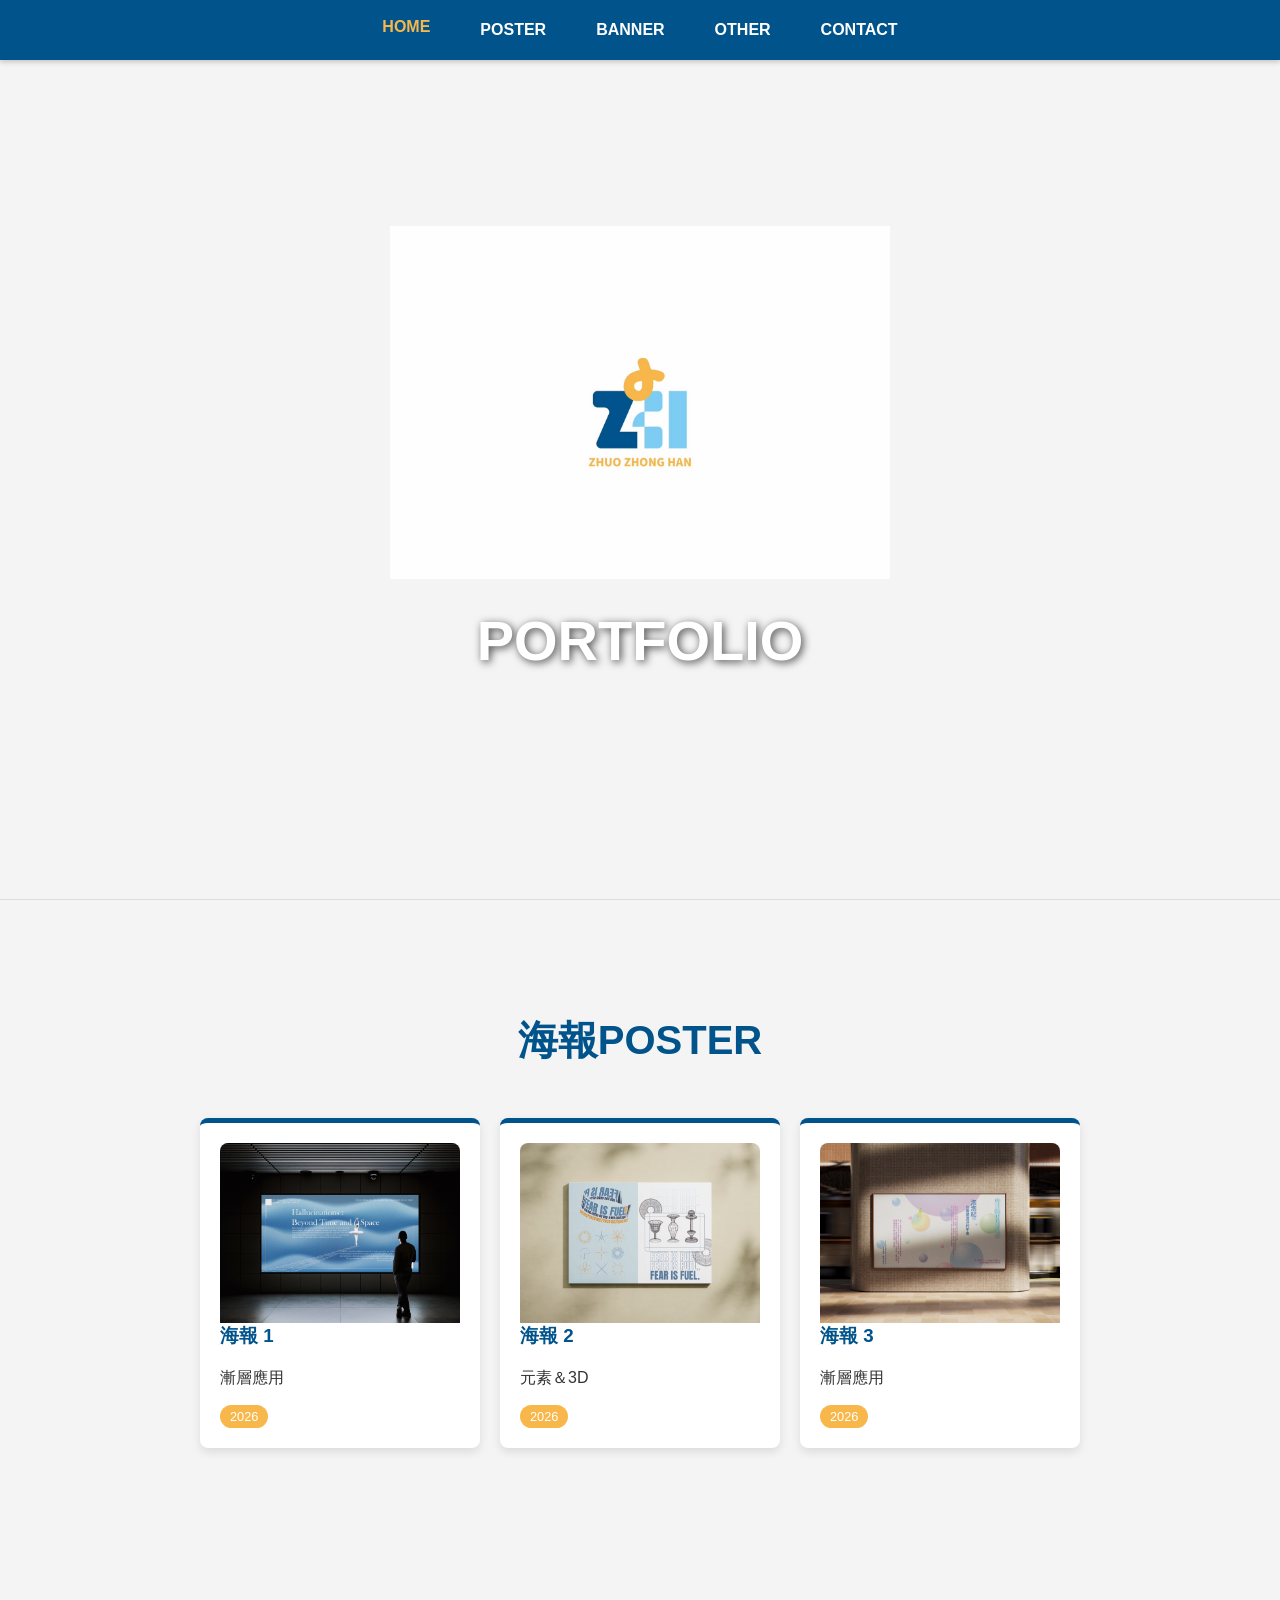
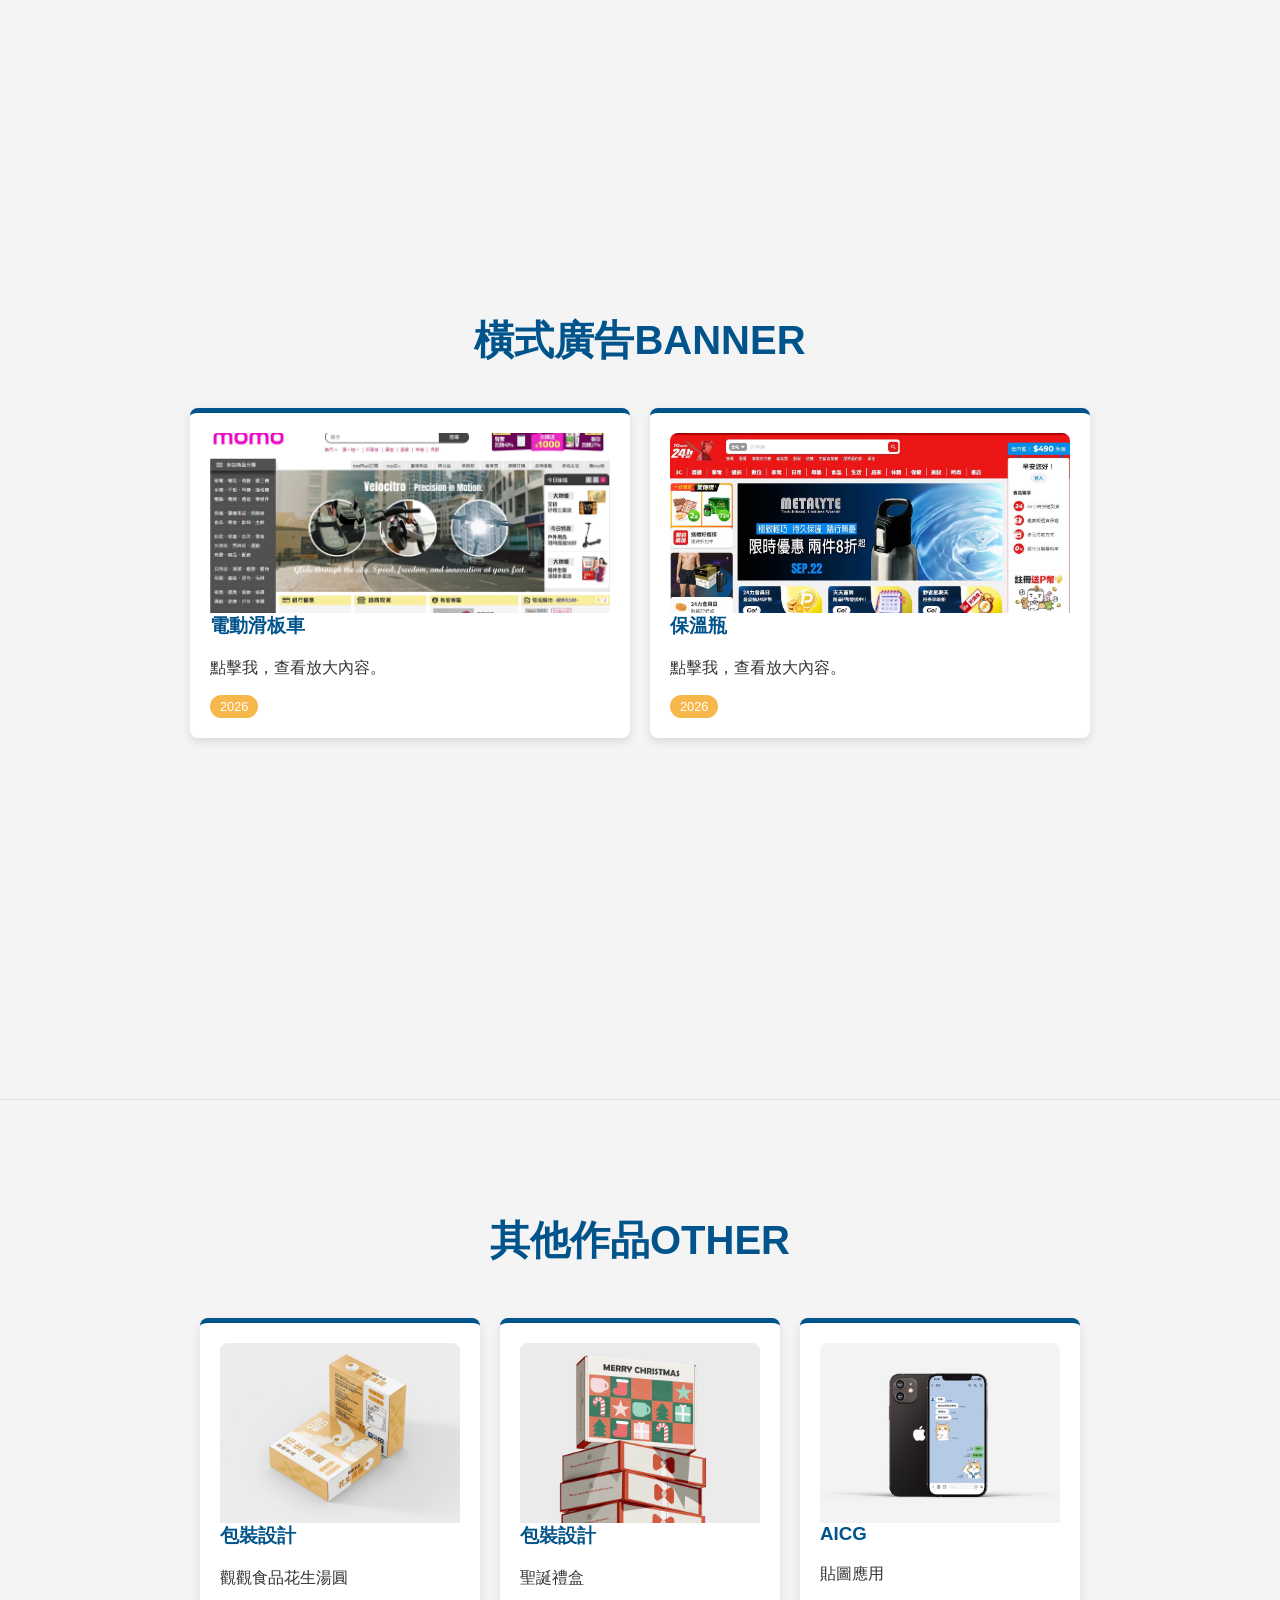
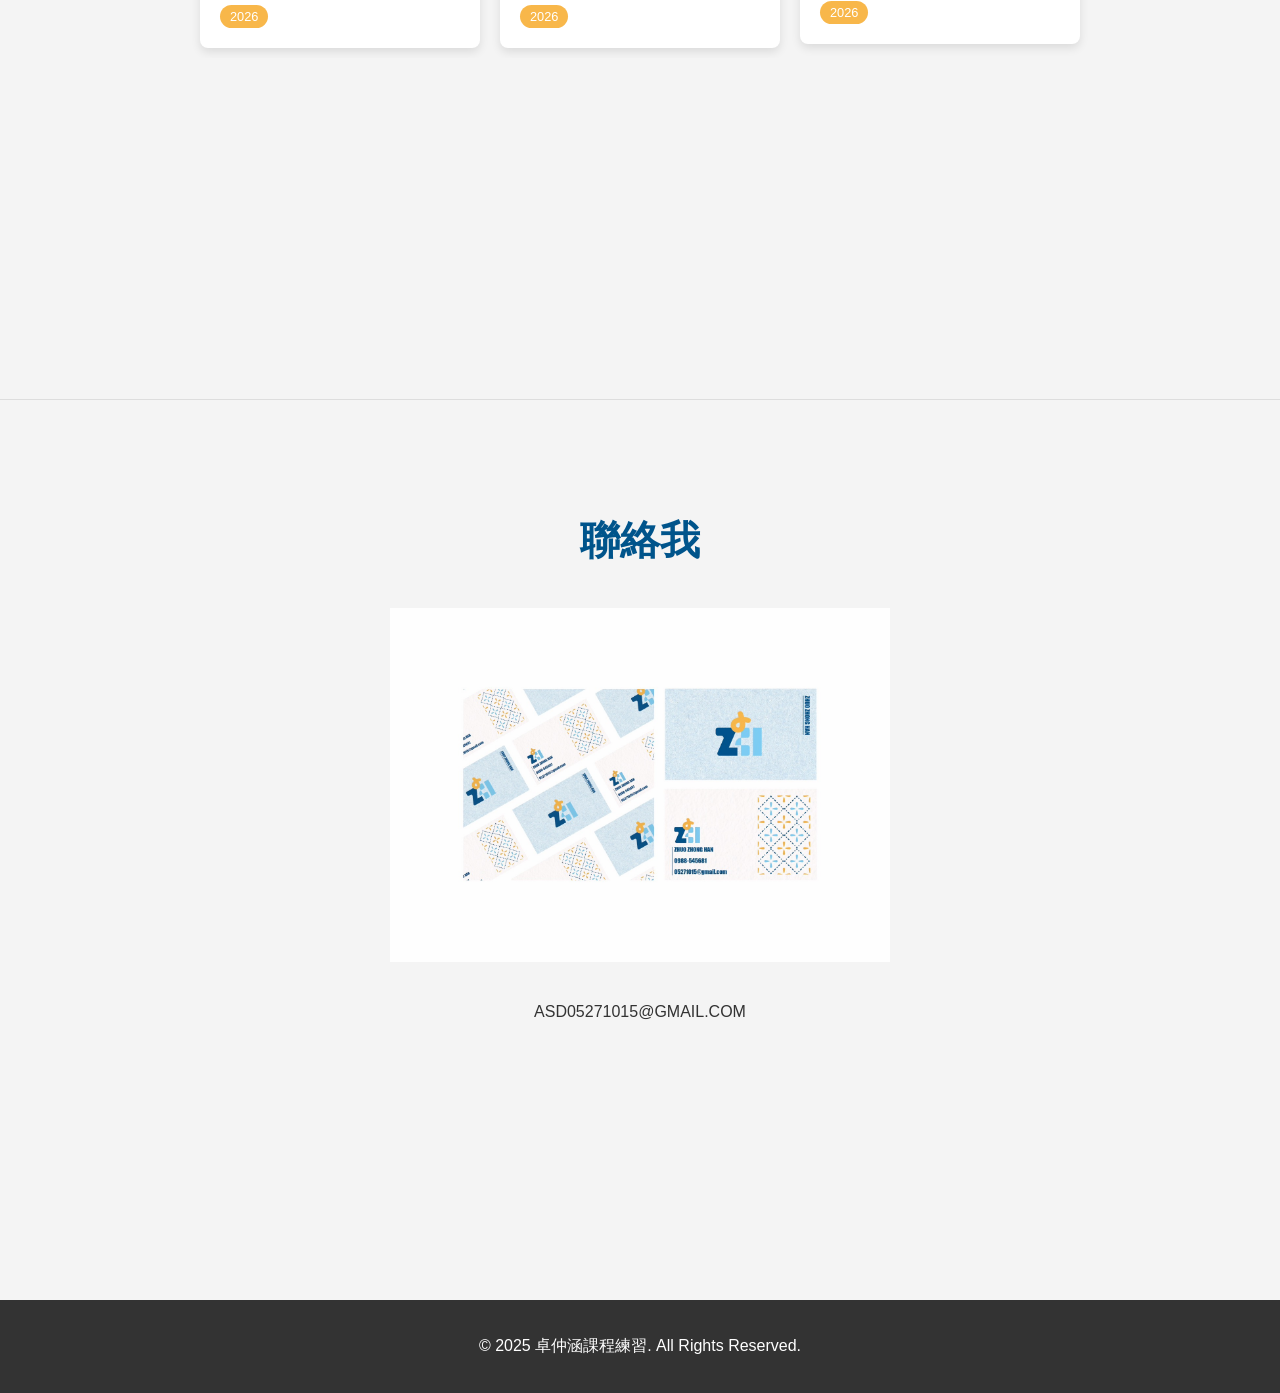
==== commit f1f814ca: "1218" ====
--- a/index.html
+++ b/index.html
@@ -43,8 +43,8 @@
                                 <img src="./images/1.jpg" alt="">
                                 <h3>海報 1</h3>
                                 <p class="description">漸層應用</p>
-                                <span class="year-tag">2025</span>
-                                <span class="category-tag">分類甲</span>
+                                <span class="year-tag">2026</span>
+                                <!-- <span class="category-tag">分類甲</span> -->
                             </div>
                         </div>
                         <div class="card">
@@ -53,8 +53,8 @@
                                 <img src="./images/2.jpg" alt="">
                                 <h3>海報 2</h3>
                                 <p class="description">元素＆3D</p>
-                                <span class="year-tag">2025</span>
-                                <span class="category-tag">分類乙</span>
+                                <span class="year-tag">2026</span>
+                                <!-- <span class="category-tag">分類乙</span> -->
                             </div>
                         </div>
                         <div class="card">
@@ -63,8 +63,8 @@
                                 <img src="./images/3.jpg" alt="">
                                 <h3>海報 3</h3>
                                 <p class="description">漸層應用</p>
-                                <span class="year-tag">2025</span>
-                                <span class="category-tag">分類甲</span>
+                                <span class="year-tag">2026</span>
+                                <!-- <span class="category-tag">分類甲</span> -->
                             </div>
                         </div>
                         <div class="card">
@@ -72,8 +72,8 @@
                                 <img src="./images/4.JPG" alt="">
                                 <h3>海報 4</h3>
                                 <p class="description">封套扭曲</p>
-                                <span class="year-tag">2025</span>
-                                <span class="category-tag">分類丙</span>
+                                <span class="year-tag">2026</span>
+                                <!-- <span class="category-tag">分類丙</span> -->
                             </div>
                         </div>
                         <div class="card">
@@ -81,8 +81,8 @@
                                 <img src="./images/5.jpg" alt="">
                                 <h3>海報 5</h3>
                                 <p class="description">封套扭曲</p>
-                                <span class="year-tag">2025</span>
-                                <span class="category-tag">分類乙</span>
+                                <span class="year-tag">2026</span>
+                                <!-- <span class="category-tag">分類乙</span> -->
                             </div>
                         </div>
                     </div>
@@ -112,8 +112,8 @@
                         <img src="./images/9banner滑板車.jpg" alt="">
                         <h3>電動滑板車</h3>
                         <p class="description">點擊我，查看放大內容。</p>
-                        <span class="year-tag">2025</span>
-                        <span class="category-tag">展示</span>
+                        <span class="year-tag">2026</span>
+                        <!-- <span class="category-tag">展示</span> -->
                     </div>
                 </div>
                 <div class="lightbox-card">
@@ -121,8 +121,8 @@
                         <img src="./images/9banner水瓶.jpg" alt="">
                         <h3>保溫瓶</h3>
                         <p class="description">點擊我，查看放大內容。</p>
-                        <span class="year-tag">2025</span>
-                        <span class="category-tag">作品</span>
+                        <span class="year-tag">2026</span>
+                        <!-- <span class="category-tag">作品</span> -->
                     </div>
                 </div>
             </div>
@@ -163,27 +163,27 @@
                         <div class="card-content">
                             <img src="./images/6.jpg" alt="">
                             <h3>包裝設計</h3>
-                            <p class="description">這是第一張卡片的描述文字。</p>
-                            <span class="year-tag">2025</span>
-                            <span class="category-tag">分類甲</span>
+                            <p class="description">觀觀食品花生湯圓</p>
+                            <span class="year-tag">2026</span>
+                            <!-- <span class="category-tag">分類甲</span> -->
                         </div>
                     </div>
                     <div class="card">
                         <div class="card-content">
                             <img src="./images/7.jpg" alt="">
                             <h3>包裝設計</h3>
-                            <p class="description">這是第二張卡片的描述文字。</p>
-                            <span class="year-tag">2025</span>
-                            <span class="category-tag">分類乙</span>
+                            <p class="description">聖誕禮盒</p>
+                            <span class="year-tag">2026</span>
+                            <!-- <span class="category-tag">分類乙</span> -->
                         </div>
                     </div>
                     <div class="card">
                         <div class="card-content">
                             <img src="./images/8.jpg" alt="">
                             <h3>AICG</h3>
-                            <p class="description">貼文應用</p>
-                            <span class="year-tag">2025</span>
-                            <span class="category-tag">分類甲</span>
+                            <p class="description">貼圖應用</p>
+                            <span class="year-tag">2026</span>
+                            <!-- <span class="category-tag">分類甲</span> -->
                         </div>
                     </div>
                     <div class="card">
@@ -191,17 +191,17 @@
                             <img src="./images/9-1.jpg" alt="">
                             <h3>AICG</h3>
                             <p class="description">BANNER合成</p>
-                            <span class="year-tag">2025</span>
-                            <span class="category-tag">分類丙</span>
+                            <span class="year-tag">2026</span>
+                            <!-- <span class="category-tag">分類丙</span> -->
                         </div>
                     </div>
                     <div class="card">
                         <div class="card-content">
                             <img src="./images/9.jpg" alt="">
-                            <h3>社群貼文</h3>
-                            <p class="description">這是第五張卡片的描述文字。</p>
-                            <span class="year-tag">2025</span>
-                            <span class="category-tag">分類乙</span>
+                            <h3>社群</h3>
+                            <p class="description">貼文應用</p>
+                            <span class="year-tag">2026</span>
+                            <!-- <span class="category-tag">分類乙</span> -->
                         </div>
                     </div>
                 </div>
